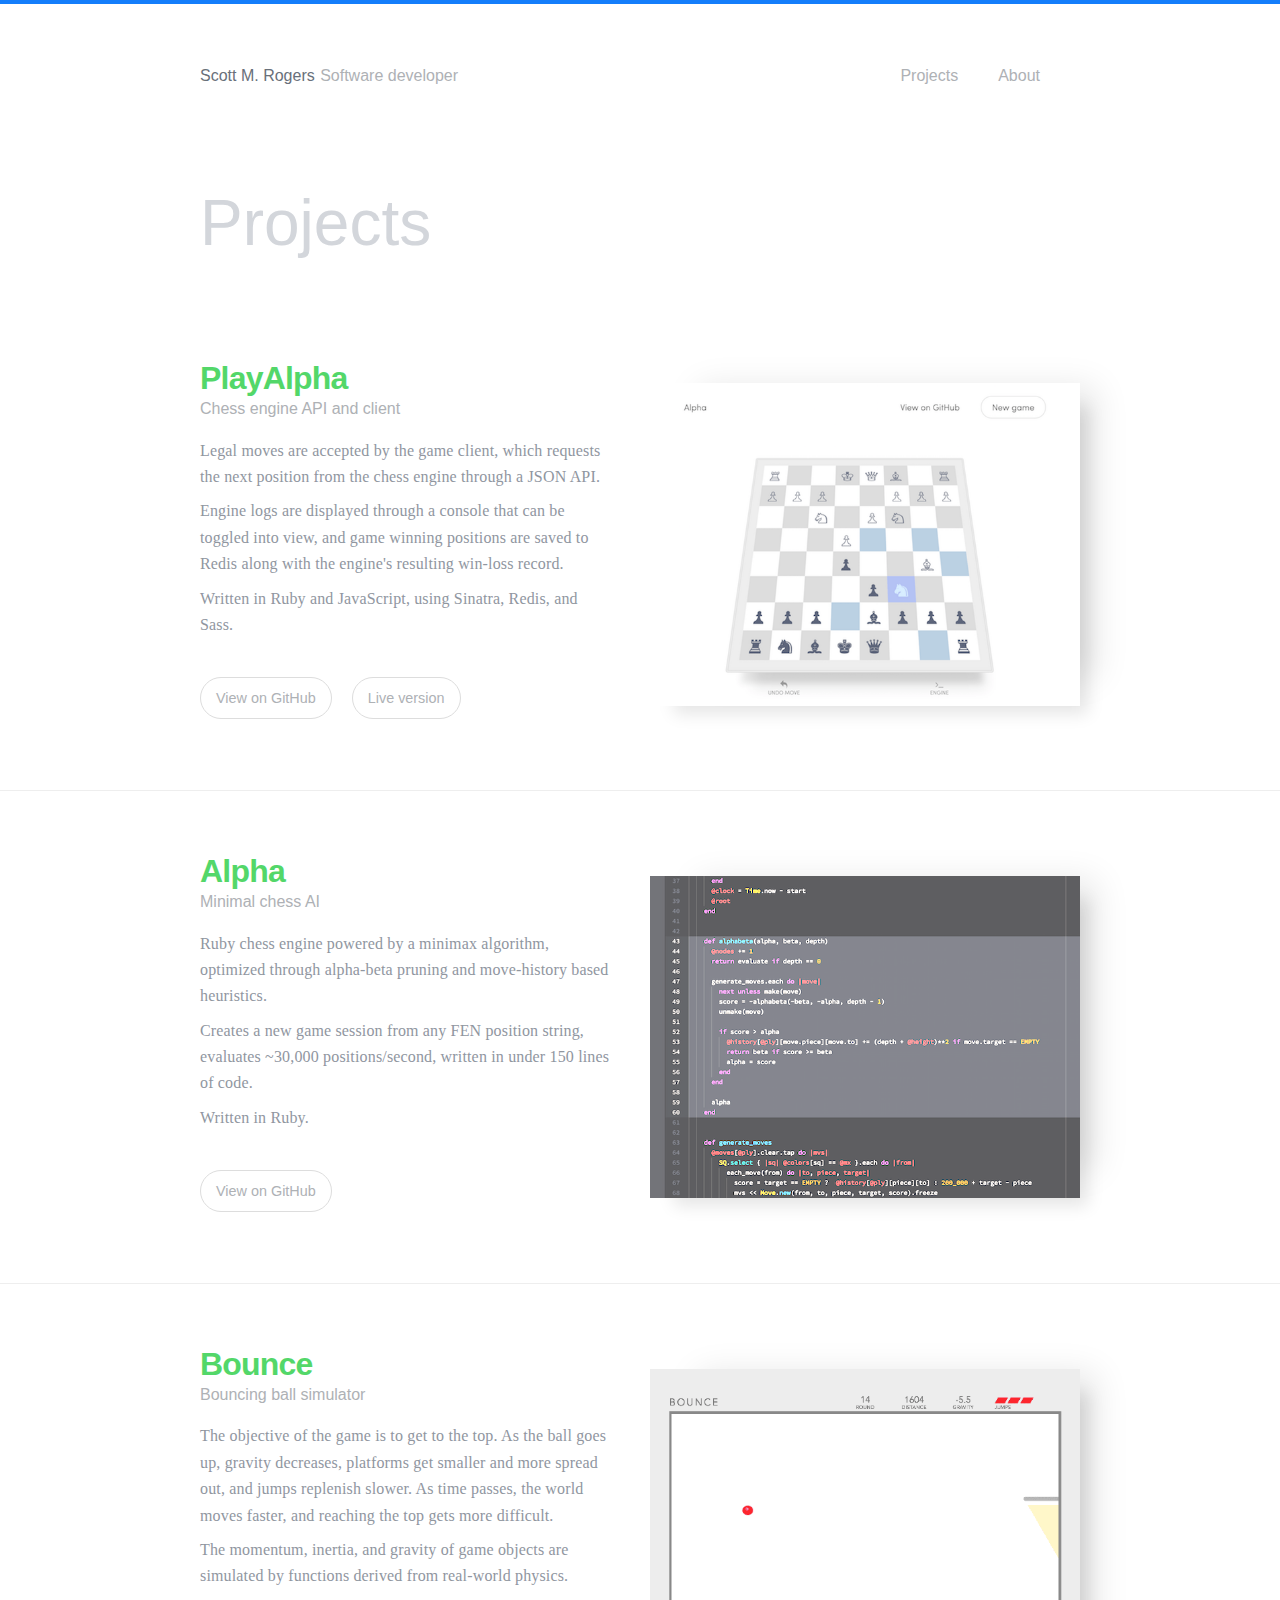
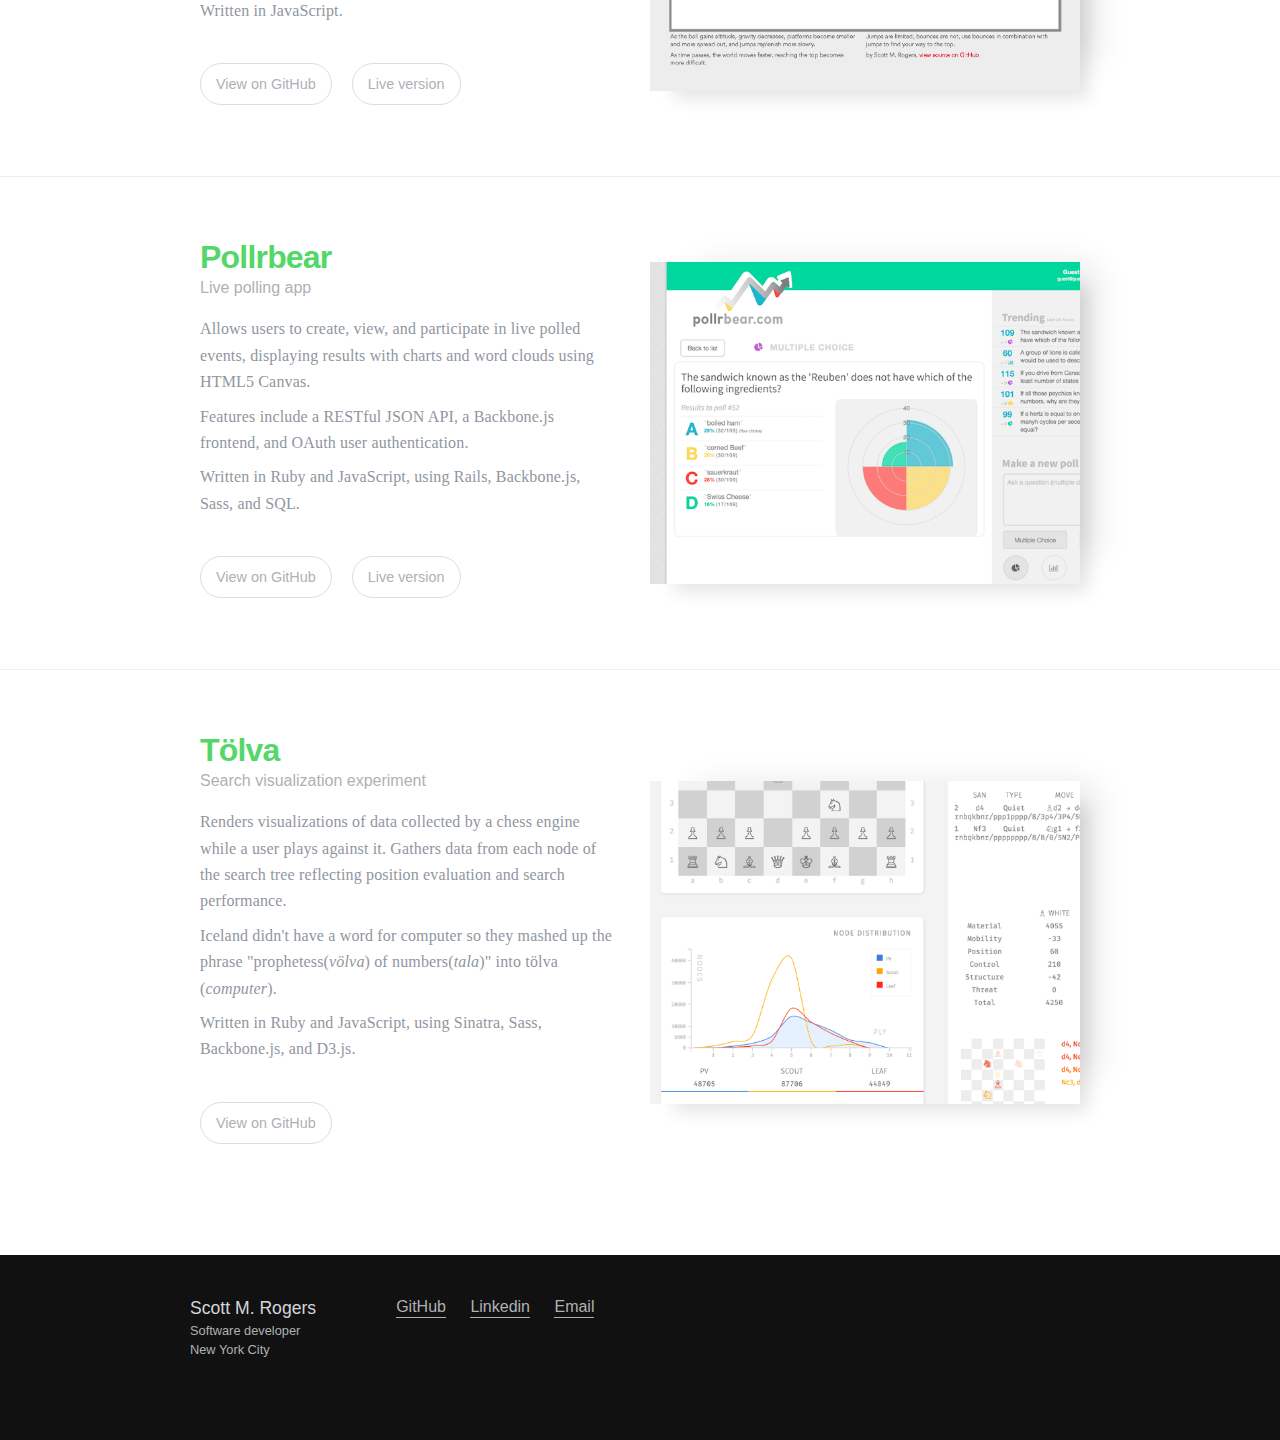
==== index.html @ 13da821f "fix formatting, add favicon" ====
<!DOCTYPE HTML>
<html lang="en-US">

<head>
  <meta charset="utf-8">
  <meta name="viewport" content="width=device-width,initial-scale=1">
  <meta http-equiv="X-UA-Compatible" content="IE=edge">
  <meta name="description" content="Project portfolio of Scott M. Rogers, a full-stack software developer currently in New York City.">
  <meta name="keywords" content="Scott M. Rogers, Scott Rogers, software developer, portfolio">
  <meta name="author" content="Scott M. Rogers">
  <title>Projects | Scott M. Rogers</title>
  <link rel="stylesheet" href="/assets/portfolio.css">
  <link rel="canonical" href="http://scottmichael.net/">
  <link rel="icon" type="image/x-icon" href="/favicon.ico">
  <link rel="icon" type="image/png" sizes="32x32" href="/assets/favicon-32x32.png">
  <link rel="icon" type="image/png" sizes="96x96" href="/assets/favicon-96x96.png">
  <link rel="apple-touch-icon" type="image/png" href="/assets/apple-icon.png">
</head>

<body>
  
  <div class="section header">
    <div class="container">
      <div class="nav">
        <div class="nav-title">Scott M. Rogers <span>Software developer</span></div>
        <div class="flex-1"></div>
        <a class="nav-link" href="/">Projects</a>
        <a class="nav-link" href="/about/">About</a>
      </div>
    </div>
  </div>
  
  <div class="section title">
    <div class="container">
      <div class="row">
        <div class="column">
          <h1>Projects</h1>
        </div>
      </div>
    </div>
  </div>
  
  <div class="content">  
  
    <div class="section project" id="play-alpha">
      <div class="container">
        <div class="row">
          <div class="column column-split">
            <div class="project-header">
              <h3>PlayAlpha</h3>
              <h5>Chess engine API and client</h5>
            </div>
            <div class="project-about">
              <p>Legal moves are accepted by the game client, which requests the next position from the chess engine through a JSON API.</p>
              <p>Engine logs are displayed through a console that can be toggled into view, and game winning positions are saved to Redis along with the engine's resulting win-loss record.</p>
              <p>Written in Ruby and JavaScript, using Sinatra, Redis, and Sass.</p>
            </div>
            <div class="project-links">
              <a href="https://github.com/smichaelrogers/play-alpha">View on GitHub</a><a href="http://www.playalpha.xyz">Live version</a>
            </div>
          </div>
          <div class="column column-split flex-center">
            <div class="project-image">
              <img src="/assets/images/play-alpha.png">
            </div>
          </div>
        </div>
      </div>
    </div>
  
    <div class="section project" id="alpha">
      <div class="container">
        <div class="row">
          <div class="column column-split">
            <div class="project-header">
              <h3>Alpha</h3>
              <h5>Minimal chess AI</h5>
            </div>
            <div class="project-about">
              <p>Ruby chess engine powered by a minimax algorithm, optimized through alpha-beta pruning and move-history based heuristics.</p>
              <p>Creates a new game session from any FEN position string, evaluates ~30,000 positions/second, written in under 150 lines of code.</p>
              <p>Written in Ruby.</p>
            </div>
            <div class="project-links">
              <a href="https://github.com/smichaelrogers/alpha">View on GitHub</a>
            </div>
          </div>
          <div class="column column-split flex-center">
            <div class="project-image">
              <img src="/assets/images/alpha.png">
            </div>
          </div>
        </div>
      </div>
    </div>
  
    <div class="section project" id="bounce">
      <div class="container">
        <div class="row">
          <div class="column column-split">
            <div class="project-header">
              <h3>Bounce</h3>
              <h5>Bouncing ball simulator</h5>
            </div>
            <div class="project-about">
              <p>The objective of the game is to get to the top.  As the ball goes up, gravity decreases, platforms get smaller and more spread out, and jumps replenish slower. As time passes, the world moves faster, and reaching the top gets more difficult.</p>
              <p>The momentum, inertia, and gravity of game objects are simulated by functions derived from real-world physics.</p>
              <p>Written in JavaScript.</p>
            </div>
            <div class="project-links">
              <a href="https://github.com/smichaelrogers/bounce">View on GitHub</a><a href="http://www.scottmichael.net/bounce">Live version</a>
            </div>
          </div>
          <div class="column column-split flex-center">
            <div class="project-image">
              <img src="/assets/images/bounce.gif">
            </div>
          </div>
        </div>
      </div>
    </div>
  
    <div class="section project" id="pollrbear">
      <div class="container">
        <div class="row">
          <div class="column column-split">
            <div class="project-header">
              <h3>Pollrbear</h3>
              <h5>Live polling app</h5>
            </div>
            <div class="project-about">
              <p>Allows users to create, view, and participate in live polled events, displaying results with charts and word clouds using HTML5 Canvas.</p>
              <p>Features include a RESTful JSON API, a Backbone.js frontend, and OAuth user authentication.</p>
              <p>Written in Ruby and JavaScript, using Rails, Backbone.js, Sass, and SQL.</p>
            </div>
            <div class="project-links">
              <a href="https://github.com/smichaelrogers/pollrbear">View on GitHub</a><a href="http://www.pollrbear.com">Live version</a>
            </div>
          </div>
          <div class="column column-split flex-center">
            <div class="project-image">
              <img src="/assets/images/pollrbear.png">
            </div>
          </div>
        </div>
      </div>
    </div>
  
    <div class="section project" id="tolva">
      <div class="container">
        <div class="row">
          <div class="column column-split">
            <div class="project-header">
              <h3>Tölva</h3>
              <h5>Search visualization experiment</h5>
            </div>
            <div class="project-about">
              <p>Renders visualizations of data collected by a chess engine while a user plays against it. Gathers data from each node of the search tree reflecting position evaluation and search performance.</p>
              <p>Iceland didn't have a word for computer so they mashed up the phrase "prophetess(<span class="italic">völva</span>) of numbers(<span class="italic">tala</span>)" into tölva (<span class="italic">computer</span>).</p>
              <p>Written in Ruby and JavaScript, using Sinatra, Sass, Backbone.js, and D3.js.</p>
            </div>
            <div class="project-links">
              <a href="https://github.com/smichaelrogers/tolva">View on GitHub</a>
            </div>
          </div>
          <div class="column column-split flex-center">
            <div class="project-image">
              <img src="/assets/images/tolva.png">
            </div>
          </div>
        </div>
      </div>
    </div></div>
  
  <div class="section footer">
    <div class="container">
      <div class="row">
        <div>
          <h5>Scott M. Rogers</h5>
          <h6>Software developer</h6>
          <h6>New York City</h6>
        </div>
        <div>
          <a href="https://github.com/smichaelrogers">GitHub</a>
          <a href="https://www.linkedin.com/in/smichaelrogers">Linkedin</a>
          <a href="mailto:mrogerssn@gmail.com">Email</a>
        </div>
      </div>
    </div>
  </div>
  
</body>

</html>
---- assets/portfolio.css ----
*,
*:before,
*:after {
  margin: 0;
  padding: 0;
  border: 0;
  box-sizing: border-box; }

img {
  max-width: 100%;
  vertical-align: middle;
  height: auto;
  display: block; }

h1, h2, h3, h4, h5, h6, p, small, strong {
  font-weight: inherit;
  font-style: inherit;
  line-height: 1.1; }

html {
  background: #fff;
  font-size: 16px;
  -webkit-font-smoothing: antialiased; }

body {
  font-family: -apple-system, BlinkMacSystemFont, Helvetica, Arial, sans-serif;
  color: #69707a;
  font-size: 1rem;
  line-height: 1.5;
  font-weight: 400;
  font-style: normal; }

p {
  font-family: Georgia, Garamond, 'Times New Roman', Times, serif;
  color: #90969f;
  line-height: 1.65;
  letter-spacing: 0.01rem;
  padding-right: 1rem;
  margin-bottom: 0.5rem; }

a {
  color: #69707a;
  cursor: pointer;
  text-decoration: none;
  -webkit-transition: 80ms all linear;
  transition: 80ms all linear; }
  a:hover {
    color: #147efb; }

.flex-1 {
  -webkit-box-flex: 1 !important;
      -ms-flex: 1 !important;
          flex: 1 !important; }

.flex-center {
  -webkit-box-pack: center !important;
      -ms-flex-pack: center !important;
          justify-content: center !important; }

.flex-end {
  -webkit-box-pack: end !important;
      -ms-flex-pack: end !important;
          justify-content: flex-end !important; }

.italic {
  font-style: italic !important; }

.centered {
  -webkit-box-pack: center !important;
      -ms-flex-pack: center !important;
          justify-content: center !important;
  -webkit-box-align: center !important;
      -ms-flex-align: center !important;
              -ms-grid-row-align: center !important;
          align-items: center !important; }

.container {
  position: relative;
  margin: 0 auto;
  max-width: 960px;
  padding: 0 20px; }

.row {
  display: -webkit-box;
  display: -ms-flexbox;
  display: flex;
  -ms-flex-flow: row wrap;
      flex-flow: row wrap;
  padding: 0 10px; }

.column {
  -webkit-box-flex: 1;
      -ms-flex: 1 1 400px;
          flex: 1 1 400px;
  min-width: 40%;
  display: -webkit-box;
  display: -ms-flexbox;
  display: flex;
  -webkit-box-orient: vertical;
  -webkit-box-direction: normal;
      -ms-flex-direction: column;
          flex-direction: column;
  padding: 10px; }
  .column-full {
    -webkit-box-flex: 1;
        -ms-flex: 1 0 100%;
            flex: 1 0 100%;
    width: 100%; }
  .column-split {
    -webkit-box-flex: 1;
        -ms-flex: 1 1 400px;
            flex: 1 1 400px;
    min-width: 40%; }

.section {
  padding: 30px 0; }

.header {
  border-top: 4px solid #147efb; }

.content {
  min-height: 100vh;
  padding-bottom: 40px; }

.nav {
  padding: 30px 20px;
  display: -webkit-box;
  display: -ms-flexbox;
  display: flex;
  -webkit-box-pack: justify;
      -ms-flex-pack: justify;
          justify-content: space-between; }
  .nav-group {
    display: -webkit-box;
    display: -ms-flexbox;
    display: flex;
    -webkit-box-align: center;
        -ms-flex-align: center;
            align-items: center; }
  .nav-item {
    padding: 10px 20px; }
  .nav-link {
    color: #aeb1b5;
    margin-right: 40px; }
    .nav-link:hover {
      color: #147efb; }
  .nav-title {
    font-weight: 500;
    color: #69707a; }
    .nav-title span {
      color: #aeb1b5;
      font-weight: 300;
      padding-left: 1px; }

.title h1 {
  font-weight: 100;
  font-size: 4rem;
  color: #d3d6db; }

.project-image, .about-image {
  box-shadow: 16px 16px 16px -8px rgba(0, 0, 0, 0.1), 32px -12px 32px -16px rgba(0, 0, 0, 0.1);
  background: #fff;
  height: auto; }

.project:not(:last-child) {
  border-bottom: 1px solid #eee; }
.project-header {
  padding: 20px 0; }
  .project-header h3 {
    font-size: 2rem;
    font-weight: bold;
    line-height: 1.3;
    letter-spacing: -0.05rem;
    color: #53d769; }
  .project-header h5 {
    font-size: 1rem;
    color: #aeb1b5; }
.project-links {
  padding: 40px 0; }
  .project-links a {
    line-height: 20px;
    padding: 12px 15px;
    font-size: 0.9rem;
    margin-right: 20px;
    border-radius: 22px;
    color: #aeb1b5;
    border: 1px solid #ddd; }
    .project-links a:hover {
      color: #147efb;
      border-color: #147efb; }
.project-image {
  max-width: 540px; }

.about p {
  margin-bottom: 1rem;
  line-height: 1.8;
  padding-right: 2rem; }
.about-image {
  margin: 10px;
  max-width: 400px; }
.about a {
  color: #147efb; }

.footer {
  background: #111;
  color: #aeb1b5;
  padding: 40px 0 80px 0; }
  .footer .row div {
    -webkit-box-flex: 0;
        -ms-flex: none;
            flex: none;
    margin-right: 80px; }
  .footer a {
    color: #aeb1b5;
    font-weight: 300;
    margin-right: 20px;
    padding-bottom: 2px;
    border-bottom: 1px solid #aeb1b5; }
    .footer a:hover {
      color: #147efb; }
  .footer h5, .footer h6 {
    line-height: 1.5; }
  .footer h5 {
    color: #d3d6db;
    font-weight: 400;
    font-size: 1.1rem; }
  .footer h6 {
    font-weight: 300;
    font-size: 0.8rem; }
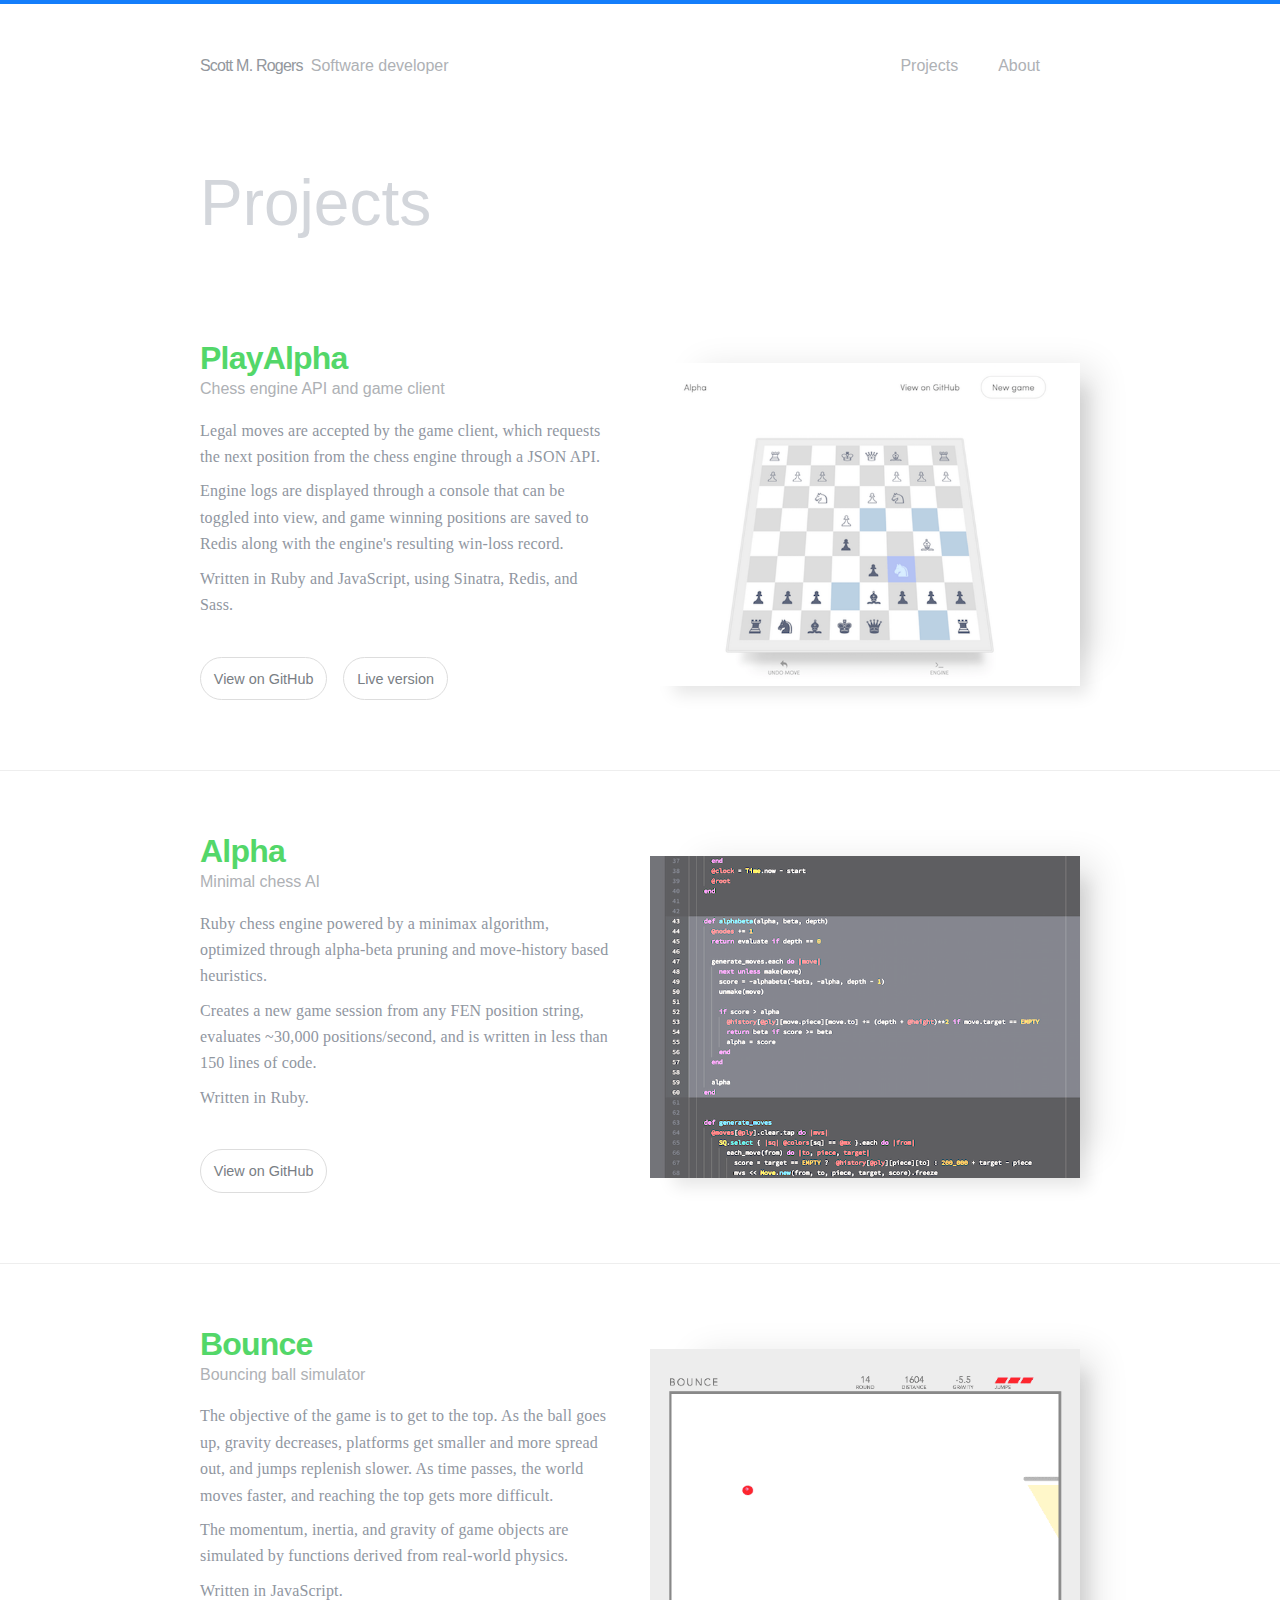
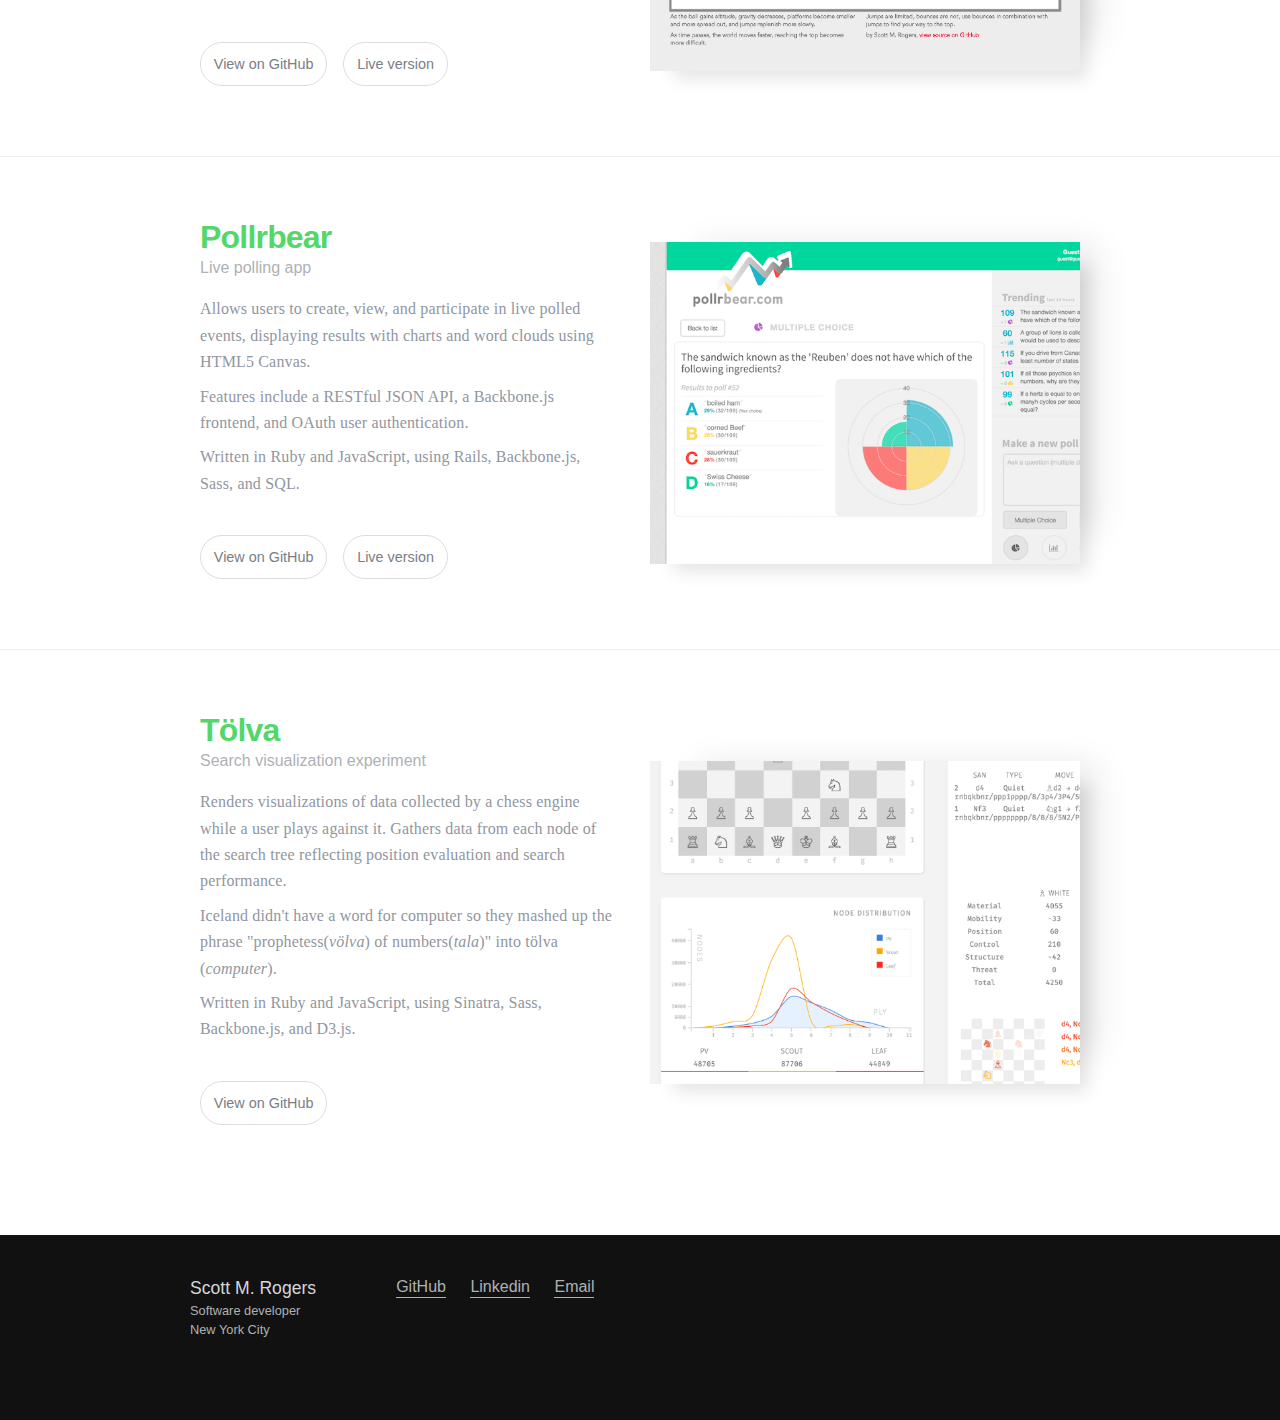
==== commit 71630312: "fix viewport glitch" ====
--- a/index.html
+++ b/index.html
@@ -22,10 +22,10 @@
   <div class="section header">
     <div class="container">
       <div class="nav">
-        <div class="nav-title">Scott M. Rogers <span>Software developer</span></div>
+        <a href="/">Scott M. Rogers</a><span>Software developer</span>
         <div class="flex-1"></div>
-        <a class="nav-link" href="/">Projects</a>
-        <a class="nav-link" href="/about/">About</a>
+        <a href="/">Projects</a>
+        <a href="/about/">About</a>
       </div>
     </div>
   </div>
@@ -48,7 +48,7 @@
           <div class="column column-split">
             <div class="project-header">
               <h3>PlayAlpha</h3>
-              <h5>Chess engine API and client</h5>
+              <h5>Chess engine API and game client</h5>
             </div>
             <div class="project-about">
               <p>Legal moves are accepted by the game client, which requests the next position from the chess engine through a JSON API.</p>
@@ -78,7 +78,7 @@
             </div>
             <div class="project-about">
               <p>Ruby chess engine powered by a minimax algorithm, optimized through alpha-beta pruning and move-history based heuristics.</p>
-              <p>Creates a new game session from any FEN position string, evaluates ~30,000 positions/second, written in under 150 lines of code.</p>
+              <p>Creates a new game session from any FEN position string, evaluates ~30,000 positions/second, and is written in less than 150 lines of code.</p>
               <p>Written in Ruby.</p>
             </div>
             <div class="project-links">
--- a/assets/portfolio.css
+++ b/assets/portfolio.css
@@ -19,19 +19,28 @@
 
 html {
   background: #fff;
-  font-size: 16px;
+  font-size: 14px;
+  line-height: 1.5;
   -webkit-font-smoothing: antialiased; }
+  @media (min-width: 800px) {
+    html {
+      font-size: 15px; } }
+  @media (min-width: 1200px) {
+    html {
+      font-size: 16px; } }
+  @media (min-width: 1600px) {
+    html {
+      font-size: 18px; } }
 
 body {
   font-family: -apple-system, BlinkMacSystemFont, Helvetica, Arial, sans-serif;
   color: #69707a;
   font-size: 1rem;
-  line-height: 1.5;
   font-weight: 400;
   font-style: normal; }
 
 p {
-  font-family: Georgia, Garamond, 'Times New Roman', Times, serif;
+  font-family: Georgia, serif;
   color: #90969f;
   line-height: 1.65;
   letter-spacing: 0.01rem;
@@ -42,37 +51,18 @@
   color: #69707a;
   cursor: pointer;
   text-decoration: none;
-  -webkit-transition: 80ms all linear;
   transition: 80ms all linear; }
   a:hover {
     color: #147efb; }
 
 .flex-1 {
-  -webkit-box-flex: 1 !important;
-      -ms-flex: 1 !important;
-          flex: 1 !important; }
+  flex: 1 !important; }
 
 .flex-center {
-  -webkit-box-pack: center !important;
-      -ms-flex-pack: center !important;
-          justify-content: center !important; }
-
-.flex-end {
-  -webkit-box-pack: end !important;
-      -ms-flex-pack: end !important;
-          justify-content: flex-end !important; }
+  justify-content: center !important; }
 
 .italic {
   font-style: italic !important; }
-
-.centered {
-  -webkit-box-pack: center !important;
-      -ms-flex-pack: center !important;
-          justify-content: center !important;
-  -webkit-box-align: center !important;
-      -ms-flex-align: center !important;
-              -ms-grid-row-align: center !important;
-          align-items: center !important; }
 
 .container {
   position: relative;
@@ -81,35 +71,21 @@
   padding: 0 20px; }
 
 .row {
-  display: -webkit-box;
-  display: -ms-flexbox;
   display: flex;
-  -ms-flex-flow: row wrap;
-      flex-flow: row wrap;
+  flex-flow: row wrap;
   padding: 0 10px; }
 
 .column {
-  -webkit-box-flex: 1;
-      -ms-flex: 1 1 400px;
-          flex: 1 1 400px;
+  flex: 1 1 400px;
   min-width: 40%;
-  display: -webkit-box;
-  display: -ms-flexbox;
   display: flex;
-  -webkit-box-orient: vertical;
-  -webkit-box-direction: normal;
-      -ms-flex-direction: column;
-          flex-direction: column;
+  flex-direction: column;
   padding: 10px; }
   .column-full {
-    -webkit-box-flex: 1;
-        -ms-flex: 1 0 100%;
-            flex: 1 0 100%;
+    flex: 1 0 100%;
     width: 100%; }
   .column-split {
-    -webkit-box-flex: 1;
-        -ms-flex: 1 1 400px;
-            flex: 1 1 400px;
+    flex: 1 1 400px;
     min-width: 40%; }
 
 .section {
@@ -123,34 +99,30 @@
   padding-bottom: 40px; }
 
 .nav {
-  padding: 30px 20px;
-  display: -webkit-box;
-  display: -ms-flexbox;
+  padding: 20px;
   display: flex;
-  -webkit-box-pack: justify;
-      -ms-flex-pack: justify;
-          justify-content: space-between; }
-  .nav-group {
-    display: -webkit-box;
-    display: -ms-flexbox;
-    display: flex;
-    -webkit-box-align: center;
-        -ms-flex-align: center;
-            align-items: center; }
-  .nav-item {
-    padding: 10px 20px; }
-  .nav-link {
+  justify-content: space-between; }
+  @media (max-width: 540px) {
+    .nav {
+      flex-direction: column; }
+      .nav span {
+        margin-bottom: 20px; }
+      .nav a:not(:first-child) {
+        margin-bottom: 10px; } }
+  .nav a {
     color: #aeb1b5;
     margin-right: 40px; }
-    .nav-link:hover {
+    .nav a:hover {
       color: #147efb; }
-  .nav-title {
-    font-weight: 500;
-    color: #69707a; }
-    .nav-title span {
-      color: #aeb1b5;
-      font-weight: 300;
-      padding-left: 1px; }
+    .nav a:first-child {
+      font-weight: 500;
+      color: #93979d;
+      letter-spacing: -0.05rem;
+      margin-right: 0.5rem; }
+  .nav span {
+    color: #aeb1b5;
+    letter-spacing: 0px;
+    font-weight: 300; }
 
 .title h1 {
   font-weight: 100;
@@ -179,11 +151,11 @@
   padding: 40px 0; }
   .project-links a {
     line-height: 20px;
-    padding: 12px 15px;
+    padding: 0.8rem;
     font-size: 0.9rem;
-    margin-right: 20px;
-    border-radius: 22px;
-    color: #aeb1b5;
+    margin-right: 1rem;
+    border-radius: 1.6rem;
+    color: #797e84;
     border: 1px solid #ddd; }
     .project-links a:hover {
       color: #147efb;
@@ -197,7 +169,7 @@
   padding-right: 2rem; }
 .about-image {
   margin: 10px;
-  max-width: 400px; }
+  max-width: 480px; }
 .about a {
   color: #147efb; }
 
@@ -206,9 +178,7 @@
   color: #aeb1b5;
   padding: 40px 0 80px 0; }
   .footer .row div {
-    -webkit-box-flex: 0;
-        -ms-flex: none;
-            flex: none;
+    flex: none;
     margin-right: 80px; }
   .footer a {
     color: #aeb1b5;
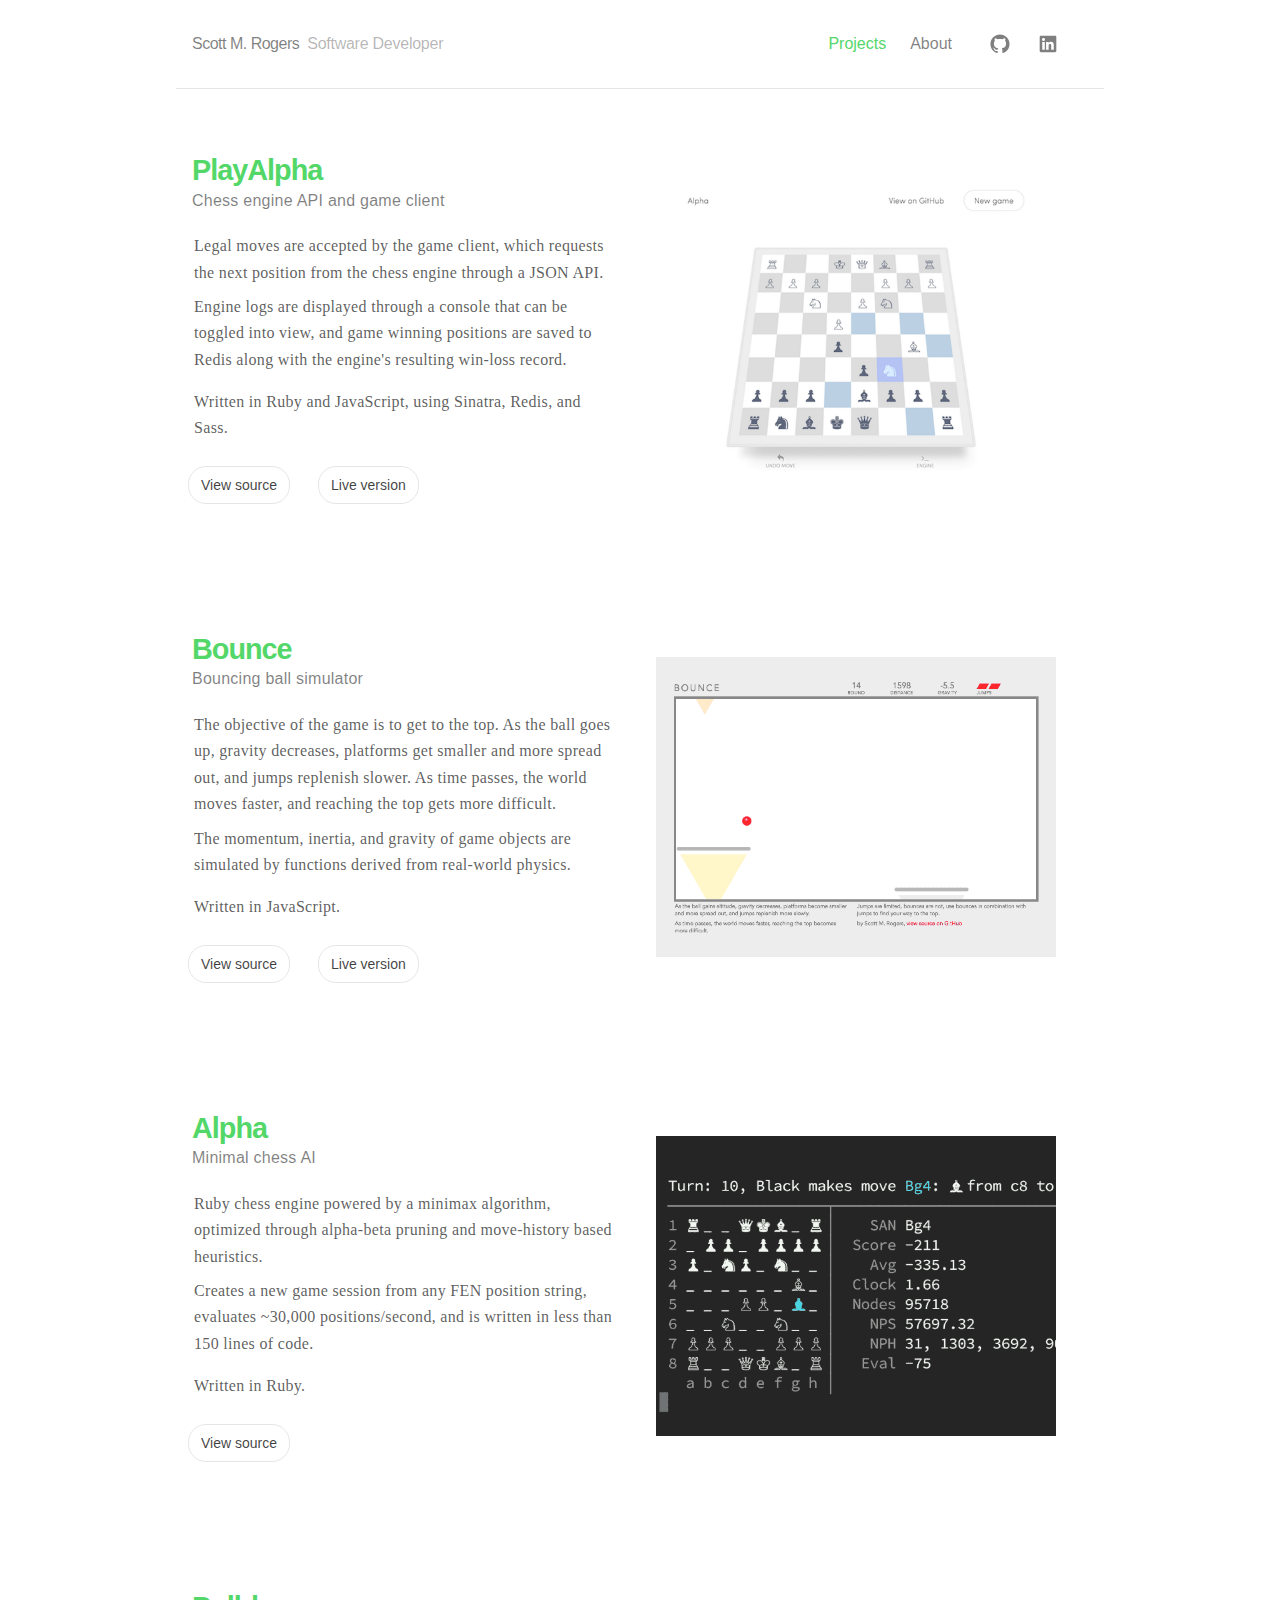
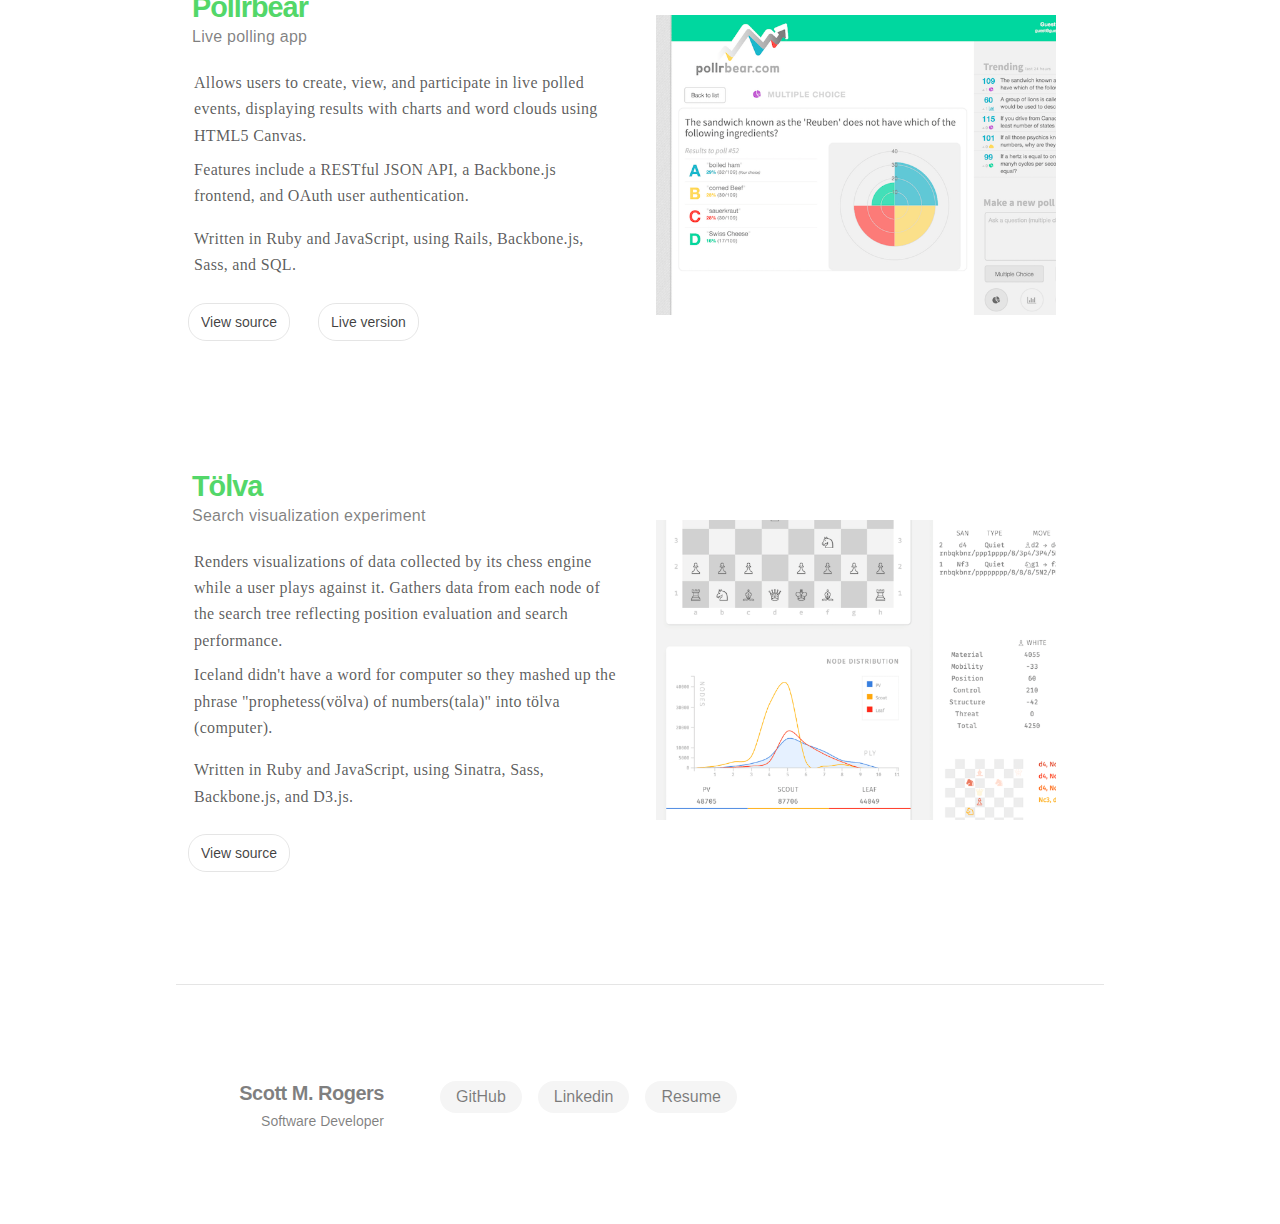
==== commit a2980820: "update" ====
--- a/index.html
+++ b/index.html
@@ -1,194 +1,106 @@
-<!DOCTYPE HTML>
-<html lang="en-US">
+<!doctype html>
+<html lang="en">
 
-<head>
-  <meta charset="utf-8">
-  <meta name="viewport" content="width=device-width,initial-scale=1">
-  <meta http-equiv="X-UA-Compatible" content="IE=edge">
-  <meta name="description" content="Project portfolio of Scott M. Rogers, a full-stack software developer currently in New York City.">
-  <meta name="keywords" content="Scott M. Rogers, Scott Rogers, software developer, portfolio">
-  <meta name="author" content="Scott M. Rogers">
-  <title>Projects | Scott M. Rogers</title>
-  <link rel="stylesheet" href="/assets/portfolio.css">
-  <link rel="canonical" href="http://scottmichael.net/">
-  <link rel="icon" type="image/x-icon" href="/favicon.ico">
-  <link rel="icon" type="image/png" sizes="32x32" href="/assets/favicon-32x32.png">
-  <link rel="icon" type="image/png" sizes="96x96" href="/assets/favicon-96x96.png">
-  <link rel="apple-touch-icon" type="image/png" href="/assets/apple-icon.png">
-</head>
+  <head>
+    <meta charset="utf-8">
+    <meta http-equiv="x-ua-compatible" content="ie=edge">
+    <meta name="viewport" content="width=device-width, initial-scale=1">
+    <meta name="description" content="Project portfolio of Scott M. Rogers, a full-stack software developer currently based in New York City.">
+    <meta name="keywords" content="Scott M. Rogers, Scott Rogers, software developer, full-stack developer, software portfolio">
+    <meta name="author" content="Scott M. Rogers">
 
-<body>
-  
-  <div class="section header">
-    <div class="container">
-      <div class="nav">
-        <a href="/">Scott M. Rogers</a><span>Software developer</span>
-        <div class="flex-1"></div>
-        <a href="/">Projects</a>
-        <a href="/about/">About</a>
+    <title>Projects &middot; Scott M. Rogers</title>
+
+    <link rel="stylesheet" href="/stylesheets/site.css">
+    <link rel="canonical" href="http://scottrogers.tech/">
+    <link rel="apple-touch-icon" sizes="180x180" href="/apple-touch-icon.png">
+    <link rel="icon" type="image/png" href="/favicon-32x32.png" sizes="32x32">
+    <link rel="icon" type="image/png" href="/favicon-16x16.png" sizes="16x16">
+  </head>
+
+  <body>
+    <svg style="position: absolute; width: 0; height: 0; margin-left: -100%;" width="0" height="0" version="1.1" xmlns="http://www.w3.org/2000/svg" xmlns:xlink="http://www.w3.org/1999/xlink"><defs><symbol id="svg-github" viewBox="0 0 50 50"><path d="M25 10c-8.3 0-15 6.7-15 15 0 6.6 4.3 12.2 10.3 14.2.8.1 1-.3 1-.7v-2.6c-4.2.9-5.1-2-5.1-2-.7-1.7-1.7-2.2-1.7-2.2-1.4-.9.1-.9.1-.9 1.5.1 2.3 1.5 2.3 1.5 1.3 2.3 3.5 1.6 4.4 1.2.1-1 .5-1.6 1-2-3.3-.4-6.8-1.7-6.8-7.4 0-1.6.6-3 1.5-4-.2-.4-.7-1.9.1-4 0 0 1.3-.4 4.1 1.5 1.2-.3 2.5-.5 3.8-.5 1.3 0 2.6.2 3.8.5 2.9-1.9 4.1-1.5 4.1-1.5.8 2.1.3 3.6.1 4 1 1 1.5 2.4 1.5 4 0 5.8-3.5 7-6.8 7.4.5.5 1 1.4 1 2.8v4.1c0 .4.3.9 1 .7 6-2 10.2-7.6 10.2-14.2C40 16.7 33.3 10 25 10z"/></symbol><symbol id="svg-linkedin" viewBox="0 0 50 50"><path d="M36.1 12H13.9c-1.1 0-1.9.8-1.9 1.9v22.2c0 1 .9 1.9 1.9 1.9h22.2c1.1 0 1.9-.8 1.9-1.9V13.9c0-1.1-.9-1.9-1.9-1.9zM20 34h-4V22h4v12zm-2-13.6c-1.3 0-2.4-1.1-2.4-2.4 0-1.3 1.1-2.4 2.4-2.4 1.3 0 2.4 1.1 2.4 2.4 0 1.3-1.1 2.4-2.4 2.4zM34 34h-4v-6c0-1.6-.4-3.2-2-3.2s-2 1.6-2 3.2v6h-4V22h4v1.4h.2c.5-1 1.8-1.8 3.3-1.8 3.7 0 4.5 2.4 4.5 5.4v7z"/></symbol></defs></svg>
+
+    <header>
+      <div class="container">
+        <nav class="nav">
+          <span class="nav-title"><strong>Scott M. Rogers</strong><span>Software Developer</span></span>
+          <div class="nav__links">
+            <a class="nav__link nav__link--active" href="/">Projects</a>
+            <a class="nav__link" href="/about">About</a>
+            <a class="nav__icon" href="https://github.com/smichaelrogers/"><svg><use xlink:href="#svg-github"></use></svg></a>
+            <a class="nav__icon" href="https://linkedin.com/in/smichaelrogers"><svg><use xlink:href="#svg-linkedin"></use></svg></a>
+          </div>
+        </nav>
       </div>
-    </div>
-  </div>
-  
-  <div class="section title">
-    <div class="container">
-      <div class="row">
-        <div class="column">
-          <h1>Projects</h1>
+    </header>
+
+    <section>
+      <div class="container">
+        
+        <div class="project" id="play-alpha">
+          <div class="project__content">
+            <div class="project-header"><h1>PlayAlpha</h1><h5>Chess engine API and game client</h5></div>
+            <div class="project-about"><p>Legal moves are accepted by the game client, which requests the next position from the chess engine through a JSON API.</p><p>Engine logs are displayed through a console that can be toggled into view, and game winning positions are saved to Redis along with the engine's resulting win-loss record.</p><p>Written in Ruby and JavaScript, using Sinatra, Redis, and Sass.</p></div>
+            <div class="project-links"><a href="https://github.com/smichaelrogers/play-alpha">View source</a><a href="http://www.playalpha.xyz">Live version</a></div>
+          </div>
+          <div class="project__image"><div class="image"><img src="/images/play-alpha.png"></div></div>
         </div>
+
+        <div class="project" id="bounce">
+          <div class="project__content">
+            <div class="project-header"><h1>Bounce</h1><h5>Bouncing ball simulator</h5></div>
+            <div class="project-about"><p>The objective of the game is to get to the top.  As the ball goes up, gravity decreases, platforms get smaller and more spread out, and jumps replenish slower. As time passes, the world moves faster, and reaching the top gets more difficult.</p><p>The momentum, inertia, and gravity of game objects are simulated by functions derived from real-world physics.</p><p>Written in JavaScript.</p></div>
+            <div class="project-links"><a href="https://github.com/smichaelrogers/bounce">View source</a><a href="http://www.scottmichael.net/bounce">Live version</a></div>
+          </div>
+          <div class="project__image"><div class="image"><img src="/images/bounce.gif"></div></div>
+        </div>
+
+        <div class="project" id="alpha">
+          <div class="project__content">
+            <div class="project-header"><h1>Alpha</h1><h5>Minimal chess AI</h5></div>
+            <div class="project-about"><p>Ruby chess engine powered by a minimax algorithm, optimized through alpha-beta pruning and move-history based heuristics.</p><p>Creates a new game session from any FEN position string, evaluates ~30,000 positions/second, and is written in less than 150 lines of code.</p><p>Written in Ruby.</p></div>
+            <div class="project-links"><a href="https://github.com/smichaelrogers/alpha">View source</a></div>
+          </div>
+          <div class="project__image"><div class="image"><img src="/images/alpha.gif"></div></div>
+        </div>
+
+        <div class="project" id="pollrbear">
+          <div class="project__content">
+            <div class="project-header"><h1>Pollrbear</h1><h5>Live polling app</h5></div>
+            <div class="project-about"><p>Allows users to create, view, and participate in live polled events, displaying results with charts and word clouds using HTML5 Canvas.</p><p>Features include a RESTful JSON API, a Backbone.js frontend, and OAuth user authentication.</p><p>Written in Ruby and JavaScript, using Rails, Backbone.js, Sass, and SQL.</p></div>
+            <div class="project-links"><a href="https://github.com/smichaelrogers/pollrbear">View source</a><a href="http://www.pollrbear.com">Live version</a></div>
+          </div>
+          <div class="project__image"><div class="image"><img src="/images/pollrbear.png"></div></div>
+        </div>
+
+        <div class="project" id="tolva">
+          <div class="project__content">
+            <div class="project-header"><h1>Tölva</h1><h5>Search visualization experiment</h5></div>
+            <div class="project-about"><p>Renders visualizations of data collected by its chess engine while a user plays against it. Gathers data from each node of the search tree reflecting position evaluation and search performance.</p><p>Iceland didn't have a word for computer so they mashed up the phrase "prophetess(<span class="italic">völva</span>) of numbers(<span class="italic">tala</span>)" into tölva (<span class="italic">computer</span>).</p><p>Written in Ruby and JavaScript, using Sinatra, Sass, Backbone.js, and D3.js.</p></div>
+            <div class="project-links"><a href="https://github.com/smichaelrogers/tolva">View source</a></div>
+          </div>
+          <div class="project__image"><div class="image"><img src="/images/tolva.png"></div></div>
+        </div>
+
       </div>
-    </div>
-  </div>
-  
-  <div class="content">  
-  
-    <div class="section project" id="play-alpha">
+    </section>
+
+    <footer>
       <div class="container">
-        <div class="row">
-          <div class="column column-split">
-            <div class="project-header">
-              <h3>PlayAlpha</h3>
-              <h5>Chess engine API and game client</h5>
-            </div>
-            <div class="project-about">
-              <p>Legal moves are accepted by the game client, which requests the next position from the chess engine through a JSON API.</p>
-              <p>Engine logs are displayed through a console that can be toggled into view, and game winning positions are saved to Redis along with the engine's resulting win-loss record.</p>
-              <p>Written in Ruby and JavaScript, using Sinatra, Redis, and Sass.</p>
-            </div>
-            <div class="project-links">
-              <a href="https://github.com/smichaelrogers/play-alpha">View on GitHub</a><a href="http://www.playalpha.xyz">Live version</a>
-            </div>
+        <div class="footer">
+          <div class="footer__content">
+            <h5>Scott M. Rogers</h5><h6>Software Developer</h6>
           </div>
-          <div class="column column-split flex-center">
-            <div class="project-image">
-              <img src="/assets/images/play-alpha.png">
-            </div>
+          <div class="footer__links">
+            <a href="https://github.com/smichaelrogers/">GitHub</a>
+            <a href="https://linkedin.com/in/smichaelrogers">Linkedin</a>
+            <a href="http://smr-resume.surge.sh/">Resume</a>
           </div>
         </div>
       </div>
-    </div>
-  
-    <div class="section project" id="alpha">
-      <div class="container">
-        <div class="row">
-          <div class="column column-split">
-            <div class="project-header">
-              <h3>Alpha</h3>
-              <h5>Minimal chess AI</h5>
-            </div>
-            <div class="project-about">
-              <p>Ruby chess engine powered by a minimax algorithm, optimized through alpha-beta pruning and move-history based heuristics.</p>
-              <p>Creates a new game session from any FEN position string, evaluates ~30,000 positions/second, and is written in less than 150 lines of code.</p>
-              <p>Written in Ruby.</p>
-            </div>
-            <div class="project-links">
-              <a href="https://github.com/smichaelrogers/alpha">View on GitHub</a>
-            </div>
-          </div>
-          <div class="column column-split flex-center">
-            <div class="project-image">
-              <img src="/assets/images/alpha.png">
-            </div>
-          </div>
-        </div>
-      </div>
-    </div>
-  
-    <div class="section project" id="bounce">
-      <div class="container">
-        <div class="row">
-          <div class="column column-split">
-            <div class="project-header">
-              <h3>Bounce</h3>
-              <h5>Bouncing ball simulator</h5>
-            </div>
-            <div class="project-about">
-              <p>The objective of the game is to get to the top.  As the ball goes up, gravity decreases, platforms get smaller and more spread out, and jumps replenish slower. As time passes, the world moves faster, and reaching the top gets more difficult.</p>
-              <p>The momentum, inertia, and gravity of game objects are simulated by functions derived from real-world physics.</p>
-              <p>Written in JavaScript.</p>
-            </div>
-            <div class="project-links">
-              <a href="https://github.com/smichaelrogers/bounce">View on GitHub</a><a href="http://www.scottmichael.net/bounce">Live version</a>
-            </div>
-          </div>
-          <div class="column column-split flex-center">
-            <div class="project-image">
-              <img src="/assets/images/bounce.gif">
-            </div>
-          </div>
-        </div>
-      </div>
-    </div>
-  
-    <div class="section project" id="pollrbear">
-      <div class="container">
-        <div class="row">
-          <div class="column column-split">
-            <div class="project-header">
-              <h3>Pollrbear</h3>
-              <h5>Live polling app</h5>
-            </div>
-            <div class="project-about">
-              <p>Allows users to create, view, and participate in live polled events, displaying results with charts and word clouds using HTML5 Canvas.</p>
-              <p>Features include a RESTful JSON API, a Backbone.js frontend, and OAuth user authentication.</p>
-              <p>Written in Ruby and JavaScript, using Rails, Backbone.js, Sass, and SQL.</p>
-            </div>
-            <div class="project-links">
-              <a href="https://github.com/smichaelrogers/pollrbear">View on GitHub</a><a href="http://www.pollrbear.com">Live version</a>
-            </div>
-          </div>
-          <div class="column column-split flex-center">
-            <div class="project-image">
-              <img src="/assets/images/pollrbear.png">
-            </div>
-          </div>
-        </div>
-      </div>
-    </div>
-  
-    <div class="section project" id="tolva">
-      <div class="container">
-        <div class="row">
-          <div class="column column-split">
-            <div class="project-header">
-              <h3>Tölva</h3>
-              <h5>Search visualization experiment</h5>
-            </div>
-            <div class="project-about">
-              <p>Renders visualizations of data collected by a chess engine while a user plays against it. Gathers data from each node of the search tree reflecting position evaluation and search performance.</p>
-              <p>Iceland didn't have a word for computer so they mashed up the phrase "prophetess(<span class="italic">völva</span>) of numbers(<span class="italic">tala</span>)" into tölva (<span class="italic">computer</span>).</p>
-              <p>Written in Ruby and JavaScript, using Sinatra, Sass, Backbone.js, and D3.js.</p>
-            </div>
-            <div class="project-links">
-              <a href="https://github.com/smichaelrogers/tolva">View on GitHub</a>
-            </div>
-          </div>
-          <div class="column column-split flex-center">
-            <div class="project-image">
-              <img src="/assets/images/tolva.png">
-            </div>
-          </div>
-        </div>
-      </div>
-    </div></div>
-  
-  <div class="section footer">
-    <div class="container">
-      <div class="row">
-        <div>
-          <h5>Scott M. Rogers</h5>
-          <h6>Software developer</h6>
-          <h6>New York City</h6>
-        </div>
-        <div>
-          <a href="https://github.com/smichaelrogers">GitHub</a>
-          <a href="https://www.linkedin.com/in/smichaelrogers">Linkedin</a>
-          <a href="mailto:mrogerssn@gmail.com">Email</a>
-        </div>
-      </div>
-    </div>
-  </div>
-  
-</body>
+    </footer>
+
+  </body>
 
 </html>
--- a/stylesheets/site.css
+++ b/stylesheets/site.css
@@ -0,0 +1 @@
+/*! normalize.css v4.1.1 | MIT License | github.com/necolas/normalize.css */html{font-family:sans-serif;-ms-text-size-adjust:100%;-webkit-text-size-adjust:100%}body{margin:0}article,aside,details,figcaption,figure,footer,header,main,menu,nav,section,summary{display:block}audio,canvas,progress,video{display:inline-block}audio:not([controls]){display:none;height:0}progress{vertical-align:baseline}template,[hidden]{display:none}a{background-color:transparent;-webkit-text-decoration-skip:objects}a:active,a:hover{outline-width:0}abbr[title]{border-bottom:none;text-decoration:underline;text-decoration:underline dotted}b,strong{font-weight:inherit}b,strong{font-weight:bolder}dfn{font-style:italic}h1{font-size:2em;margin:0.67em 0}mark{background-color:#ff0;color:#000}small{font-size:80%}sub,sup{font-size:75%;line-height:0;position:relative;vertical-align:baseline}sub{bottom:-0.25em}sup{top:-0.5em}img{border-style:none}svg:not(:root){overflow:hidden}code,kbd,pre,samp{font-family:monospace, monospace;font-size:1em}figure{margin:1em 40px}hr{box-sizing:content-box;height:0;overflow:visible}button,input,select,textarea{font:inherit;margin:0}optgroup{font-weight:bold}button,input{overflow:visible}button,select{text-transform:none}button,html [type="button"],[type="reset"],[type="submit"]{-webkit-appearance:button}button::-moz-focus-inner,[type="button"]::-moz-focus-inner,[type="reset"]::-moz-focus-inner,[type="submit"]::-moz-focus-inner{border-style:none;padding:0}button:-moz-focusring,[type="button"]:-moz-focusring,[type="reset"]:-moz-focusring,[type="submit"]:-moz-focusring{outline:1px dotted ButtonText}fieldset{border:1px solid #c0c0c0;margin:0 2px;padding:0.35em 0.625em 0.75em}legend{box-sizing:border-box;color:inherit;display:table;max-width:100%;padding:0;white-space:normal}textarea{overflow:auto}[type="checkbox"],[type="radio"]{box-sizing:border-box;padding:0}[type="number"]::-webkit-inner-spin-button,[type="number"]::-webkit-outer-spin-button{height:auto}[type="search"]{-webkit-appearance:textfield;outline-offset:-2px}[type="search"]::-webkit-search-cancel-button,[type="search"]::-webkit-search-decoration{-webkit-appearance:none}::-webkit-input-placeholder{color:inherit;opacity:0.54}::-webkit-file-upload-button{-webkit-appearance:button;font:inherit}*{border:0;font-size:100%;font:inherit;vertical-align:baseline;background:transparent}*,*::after,*::before{box-sizing:border-box;margin:0;padding:0;outline:0}h1,h2,h3,h4,h5,h6{line-height:1;margin:0}img{vertical-align:middle;height:auto;display:block;max-width:100%}a{cursor:pointer;text-decoration:none;color:inherit;transition:0.2s all cubic-bezier(0.4, 0, 0.2, 1)}a:hover{border-color:#147efb;color:#147efb}html{width:100%;height:100%;background:#fff;font-size:14px}@media (min-width: 992px){html{font-size:15px}}@media (min-width: 1280px){html{font-size:16px}}body{width:100%;min-height:100%;color:rgba(0,0,0,0.75);-moz-osx-font-smoothing:grayscale;-webkit-font-smoothing:antialiased;text-rendering:optimizeLegibility;font:normal 1rem/1.5 -apple-system, BlinkMacSystemFont, ".SFNSText-Regular", "San Francisco", "Roboto", "Segoe UI", "Helvetica Neue", Helvetica, Arial, sans-serif}.container{width:100%;position:relative}@media (min-width: 480px){.container{padding:0 8px}}@media (min-width: 840px){.container{padding:0 16px;margin:0 auto;max-width:960px}}.image{width:100%;max-height:400px;position:relative;overflow:hidden;max-width:400px;min-width:240px;height:auto}.image img{width:100%;height:auto}.nav{display:block;width:100%;min-height:80px;padding:16px;color:rgba(0,0,0,0.5);border-bottom:1px solid rgba(0,0,0,0.1)}.nav a,.nav span,.nav strong{display:inline-block;margin-top:8px;margin-bottom:8px}@media (min-width: 840px){.nav{display:-webkit-flex;display:-ms-flexbox;display:flex;-webkit-align-items:center;-ms-flex-align:center;align-items:center;-webkit-justify-content:space-between;-ms-flex-pack:justify;justify-content:space-between}}.nav-title{display:-webkit-flex;display:-ms-flexbox;display:flex;-webkit-align-items:center;-ms-flex-align:center;align-items:center;font-size:16px}.nav-title span{font-weight:lighter;letter-spacing:-.25px;color:rgba(0,0,0,0.3)}.nav-title strong{letter-spacing:-0.5px;font-weight:400;margin-right:8px}.nav__icon{margin:0 8px;display:inline-block;position:relative;height:32px;width:32px;overflow:hidden;fill:currentColor;color:rgba(0,0,0,0.5)}.nav__icon svg{width:100%;height:100%;background:inherit;fill:inherit;pointer-events:none}.nav__link{display:inline-block;text-align:center;line-height:24px;font-size:16px;margin-right:24px}.nav__link--active{color:#53d769}.nav__links{padding-right:16px;display:-webkit-flex;display:-ms-flexbox;display:flex;-webkit-align-items:center;-ms-flex-align:center;align-items:center}.footer{width:100%;display:-webkit-flex;display:-ms-flexbox;display:flex;-webkit-flex-wrap:wrap;-ms-flex-wrap:wrap;flex-wrap:wrap;min-height:240px;margin-top:48px;-webkit-align-items:center;-ms-flex-align:center;align-items:center;border-top:1px solid rgba(0,0,0,0.1)}.footer h5{font-size:20px;line-height:32px;font-weight:bold;letter-spacing:-0.5px;color:rgba(0,0,0,0.5)}.footer h6{font-size:14px;font-weight:lighter;line-height:24px;color:rgba(0,0,0,0.5)}.footer a{line-height:32px;display:inline-block;margin:0 8px;padding:0 16px;border-radius:16px;background:#f5f5f5;color:rgba(0,0,0,0.5);margin-bottom:16px}.footer__content{-webkit-flex:0 0 240px;-ms-flex:0 0 240px;flex:0 0 240px;min-width:240px;padding:16px 32px 16px 8px;display:-webkit-flex;display:-ms-flexbox;display:flex;-webkit-align-items:flex-end;-ms-flex-align:end;align-items:flex-end;-webkit-flex-direction:column;-ms-flex-direction:column;flex-direction:column;-webkit-justify-content:flex-start;-ms-flex-pack:start;justify-content:flex-start}.footer__links{padding:16px;-webkit-flex:1;-ms-flex:1;flex:1;display:-webkit-flex;display:-ms-flexbox;display:flex;-webkit-align-items:flex-start;-ms-flex-align:start;align-items:flex-start;-webkit-flex-wrap:wrap;-ms-flex-wrap:wrap;flex-wrap:wrap}.project{width:100%;padding:32px 0;display:-webkit-flex;display:-ms-flexbox;display:flex;-webkit-flex-wrap:wrap;-ms-flex-wrap:wrap;flex-wrap:wrap}.project p{font-family:Georgia, Times, serif;font-size:1rem;letter-spacing:0.02rem;color:rgba(0,0,0,0.65);line-height:1.65;margin-bottom:8px}.project p:last-child{margin-bottom:0;margin-top:16px}.project h1{font-size:1.8rem;letter-spacing:-1px;color:#53d769;font-weight:bolder;line-height:1.2}.project h5{color:rgba(0,0,0,0.5);letter-spacing:0.25px;font-size:1rem;font-weight:lighter;line-height:1.6}.project a{margin-left:-4px;line-height:36px;font-size:14px;font-weight:lighter;margin-right:32px;margin-bottom:16px;display:inline-block;padding:0 12px;border:1px solid rgba(0,0,0,0.1);border-radius:18px}.project a:hover{color:#147efb;border-color:#5fc9f8}.project-about{padding:12px 6px 12px 2px}.project-header{padding:16px 0 8px}.project-links{padding-top:12px;width:100%}.project__content{-webkit-flex:1 1 360px;-ms-flex:1 1 360px;flex:1 1 360px;max-width:600px;min-width:320px;padding:0 8px;-webkit-order:1;-ms-flex-order:1;order:1}@media (min-width: 480px){.project__content{padding:0 16px}}@media (min-width: 768px){.project__content{-webkit-order:-1;-ms-flex-order:-1;order:-1;padding:16px}}.project__image{-webkit-flex:1 1 360px;-ms-flex:1 1 360px;flex:1 1 360px;max-width:600px;min-width:320px;padding:0 8px;-webkit-order:-1;-ms-flex-order:-1;order:-1;-webkit-align-self:flex-end;-ms-flex-item-align:end;align-self:flex-end}@media (min-width: 480px){.project__image{padding:0 16px;display:-webkit-flex;display:-ms-flexbox;display:flex}}@media (min-width: 768px){.project__image{-webkit-order:1;-ms-flex-order:1;order:1;-webkit-align-self:center;-ms-flex-item-align:center;align-self:center;padding:16px}}.about{width:100%;padding:48px 16px;color:rgba(0,0,0,0.65)}.about a,.about p{font-family:Georgia, Times, serif}.about p{line-height:2}.about-links{-webkit-flex:1 0 200px;-ms-flex:1 0 200px;flex:1 0 200px;margin-bottom:48px;min-width:160px;height:100%}.about-links a{line-height:32px}.about a{color:#147efb}.about .image--wide{width:100%;max-width:500px;overflow:hidden;position:relative;height:auto}.about .image{margin:24px 0}.about__section{margin:32px 0;position:relative;display:-webkit-flex;display:-ms-flexbox;display:flex;-webkit-flex-wrap:wrap;-ms-flex-wrap:wrap;flex-wrap:wrap;-webkit-align-items:stretch;-ms-flex-align:stretch;align-items:stretch;-webkit-justify-content:flex-start;-ms-flex-pack:start;justify-content:flex-start}.about-image{-webkit-flex:1 1 440px;-ms-flex:1 1 440px;flex:1 1 440px;max-width:540px;min-width:400px;overflow:hidden}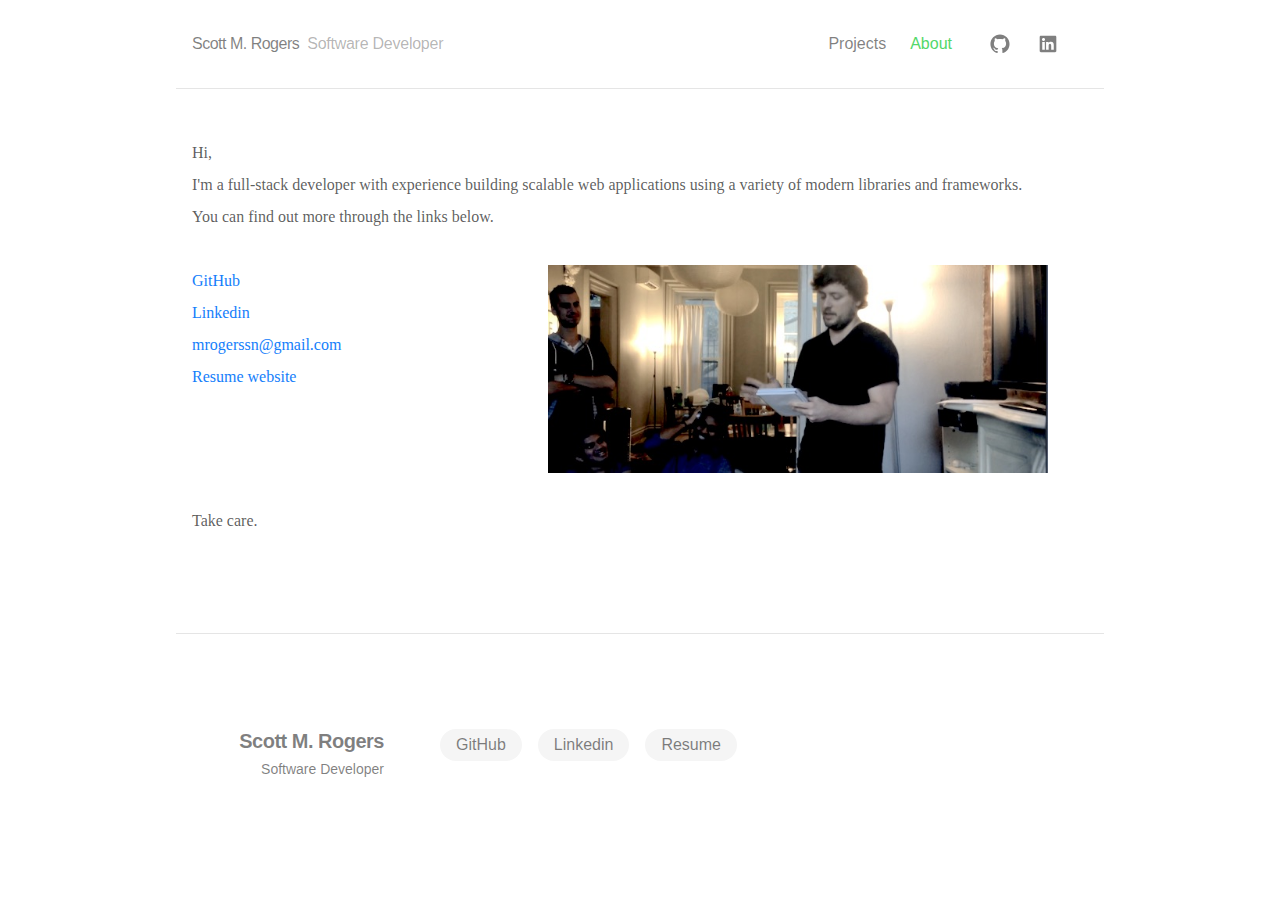
==== commit c1c0882a: "move images to images folder" ====
--- a/index.html
+++ b/index.html
@@ -9,13 +9,13 @@
     <meta name="keywords" content="Scott M. Rogers, Scott Rogers, software developer, full-stack developer, software portfolio">
     <meta name="author" content="Scott M. Rogers">
 
-    <title>Projects &middot; Scott M. Rogers</title>
+    <title>About &middot; Scott M. Rogers</title>
 
     <link rel="stylesheet" href="/stylesheets/site.css">
-    <link rel="canonical" href="http://scottrogers.tech/">
-    <link rel="apple-touch-icon" sizes="180x180" href="/apple-touch-icon.png">
-    <link rel="icon" type="image/png" href="/favicon-32x32.png" sizes="32x32">
-    <link rel="icon" type="image/png" href="/favicon-16x16.png" sizes="16x16">
+    <link rel="canonical" href="http://scottrogers.tech/about">
+    <link rel="apple-touch-icon" sizes="180x180" href="/images/apple-touch-icon.png">
+    <link rel="icon" type="image/png" href="/images/favicon-32x32.png" sizes="32x32">
+    <link rel="icon" type="image/png" href="/images/favicon-16x16.png" sizes="16x16">
   </head>
 
   <body>
@@ -26,8 +26,8 @@
         <nav class="nav">
           <span class="nav-title"><strong>Scott M. Rogers</strong><span>Software Developer</span></span>
           <div class="nav__links">
-            <a class="nav__link nav__link--active" href="/">Projects</a>
-            <a class="nav__link" href="/about">About</a>
+            <a class="nav__link" href="/">Projects</a>
+            <a class="nav__link nav__link--active" href="/about">About</a>
             <a class="nav__icon" href="https://github.com/smichaelrogers/"><svg><use xlink:href="#svg-github"></use></svg></a>
             <a class="nav__icon" href="https://linkedin.com/in/smichaelrogers"><svg><use xlink:href="#svg-linkedin"></use></svg></a>
           </div>
@@ -37,50 +37,30 @@
 
     <section>
       <div class="container">
-        
-        <div class="project" id="play-alpha">
-          <div class="project__content">
-            <div class="project-header"><h1>PlayAlpha</h1><h5>Chess engine API and game client</h5></div>
-            <div class="project-about"><p>Legal moves are accepted by the game client, which requests the next position from the chess engine through a JSON API.</p><p>Engine logs are displayed through a console that can be toggled into view, and game winning positions are saved to Redis along with the engine's resulting win-loss record.</p><p>Written in Ruby and JavaScript, using Sinatra, Redis, and Sass.</p></div>
-            <div class="project-links"><a href="https://github.com/smichaelrogers/play-alpha">View source</a><a href="http://www.playalpha.xyz">Live version</a></div>
+        <div class="about">
+          <p>
+            Hi,
+            <br>
+            I'm a full-stack developer with experience building scalable web applications using a variety of modern libraries and frameworks.
+            <br>
+            You can find out more through the links below.
+            <br>
+
+          </p>
+          <div class="about__section">
+            <div class="about-links">
+              <a href="https://github.com/smichaelrogers">GitHub</a><br>
+              <a href="https://www.linkedin.com/in/smichaelrogers">Linkedin</a><br>
+              <a href="mailto:mrogerssn@gmail.com">mrogerssn@gmail.com</a><br>
+              <a href="http://smr-resume.surge.sh/">Resume website</a><br>
+            </div>
+            <div class="about-image">
+              <div class="image--wide"><img src="/images/scott.jpg"></div>
+            </div>
           </div>
-          <div class="project__image"><div class="image"><img src="/images/play-alpha.png"></div></div>
-        </div>
-
-        <div class="project" id="bounce">
-          <div class="project__content">
-            <div class="project-header"><h1>Bounce</h1><h5>Bouncing ball simulator</h5></div>
-            <div class="project-about"><p>The objective of the game is to get to the top.  As the ball goes up, gravity decreases, platforms get smaller and more spread out, and jumps replenish slower. As time passes, the world moves faster, and reaching the top gets more difficult.</p><p>The momentum, inertia, and gravity of game objects are simulated by functions derived from real-world physics.</p><p>Written in JavaScript.</p></div>
-            <div class="project-links"><a href="https://github.com/smichaelrogers/bounce">View source</a><a href="http://www.scottmichael.net/bounce">Live version</a></div>
-          </div>
-          <div class="project__image"><div class="image"><img src="/images/bounce.gif"></div></div>
-        </div>
-
-        <div class="project" id="alpha">
-          <div class="project__content">
-            <div class="project-header"><h1>Alpha</h1><h5>Minimal chess AI</h5></div>
-            <div class="project-about"><p>Ruby chess engine powered by a minimax algorithm, optimized through alpha-beta pruning and move-history based heuristics.</p><p>Creates a new game session from any FEN position string, evaluates ~30,000 positions/second, and is written in less than 150 lines of code.</p><p>Written in Ruby.</p></div>
-            <div class="project-links"><a href="https://github.com/smichaelrogers/alpha">View source</a></div>
-          </div>
-          <div class="project__image"><div class="image"><img src="/images/alpha.gif"></div></div>
-        </div>
-
-        <div class="project" id="pollrbear">
-          <div class="project__content">
-            <div class="project-header"><h1>Pollrbear</h1><h5>Live polling app</h5></div>
-            <div class="project-about"><p>Allows users to create, view, and participate in live polled events, displaying results with charts and word clouds using HTML5 Canvas.</p><p>Features include a RESTful JSON API, a Backbone.js frontend, and OAuth user authentication.</p><p>Written in Ruby and JavaScript, using Rails, Backbone.js, Sass, and SQL.</p></div>
-            <div class="project-links"><a href="https://github.com/smichaelrogers/pollrbear">View source</a><a href="http://www.pollrbear.com">Live version</a></div>
-          </div>
-          <div class="project__image"><div class="image"><img src="/images/pollrbear.png"></div></div>
-        </div>
-
-        <div class="project" id="tolva">
-          <div class="project__content">
-            <div class="project-header"><h1>Tölva</h1><h5>Search visualization experiment</h5></div>
-            <div class="project-about"><p>Renders visualizations of data collected by its chess engine while a user plays against it. Gathers data from each node of the search tree reflecting position evaluation and search performance.</p><p>Iceland didn't have a word for computer so they mashed up the phrase "prophetess(<span class="italic">völva</span>) of numbers(<span class="italic">tala</span>)" into tölva (<span class="italic">computer</span>).</p><p>Written in Ruby and JavaScript, using Sinatra, Sass, Backbone.js, and D3.js.</p></div>
-            <div class="project-links"><a href="https://github.com/smichaelrogers/tolva">View source</a></div>
-          </div>
-          <div class="project__image"><div class="image"><img src="/images/tolva.png"></div></div>
+          <p>
+            Take care.
+          </p>
         </div>
 
       </div>
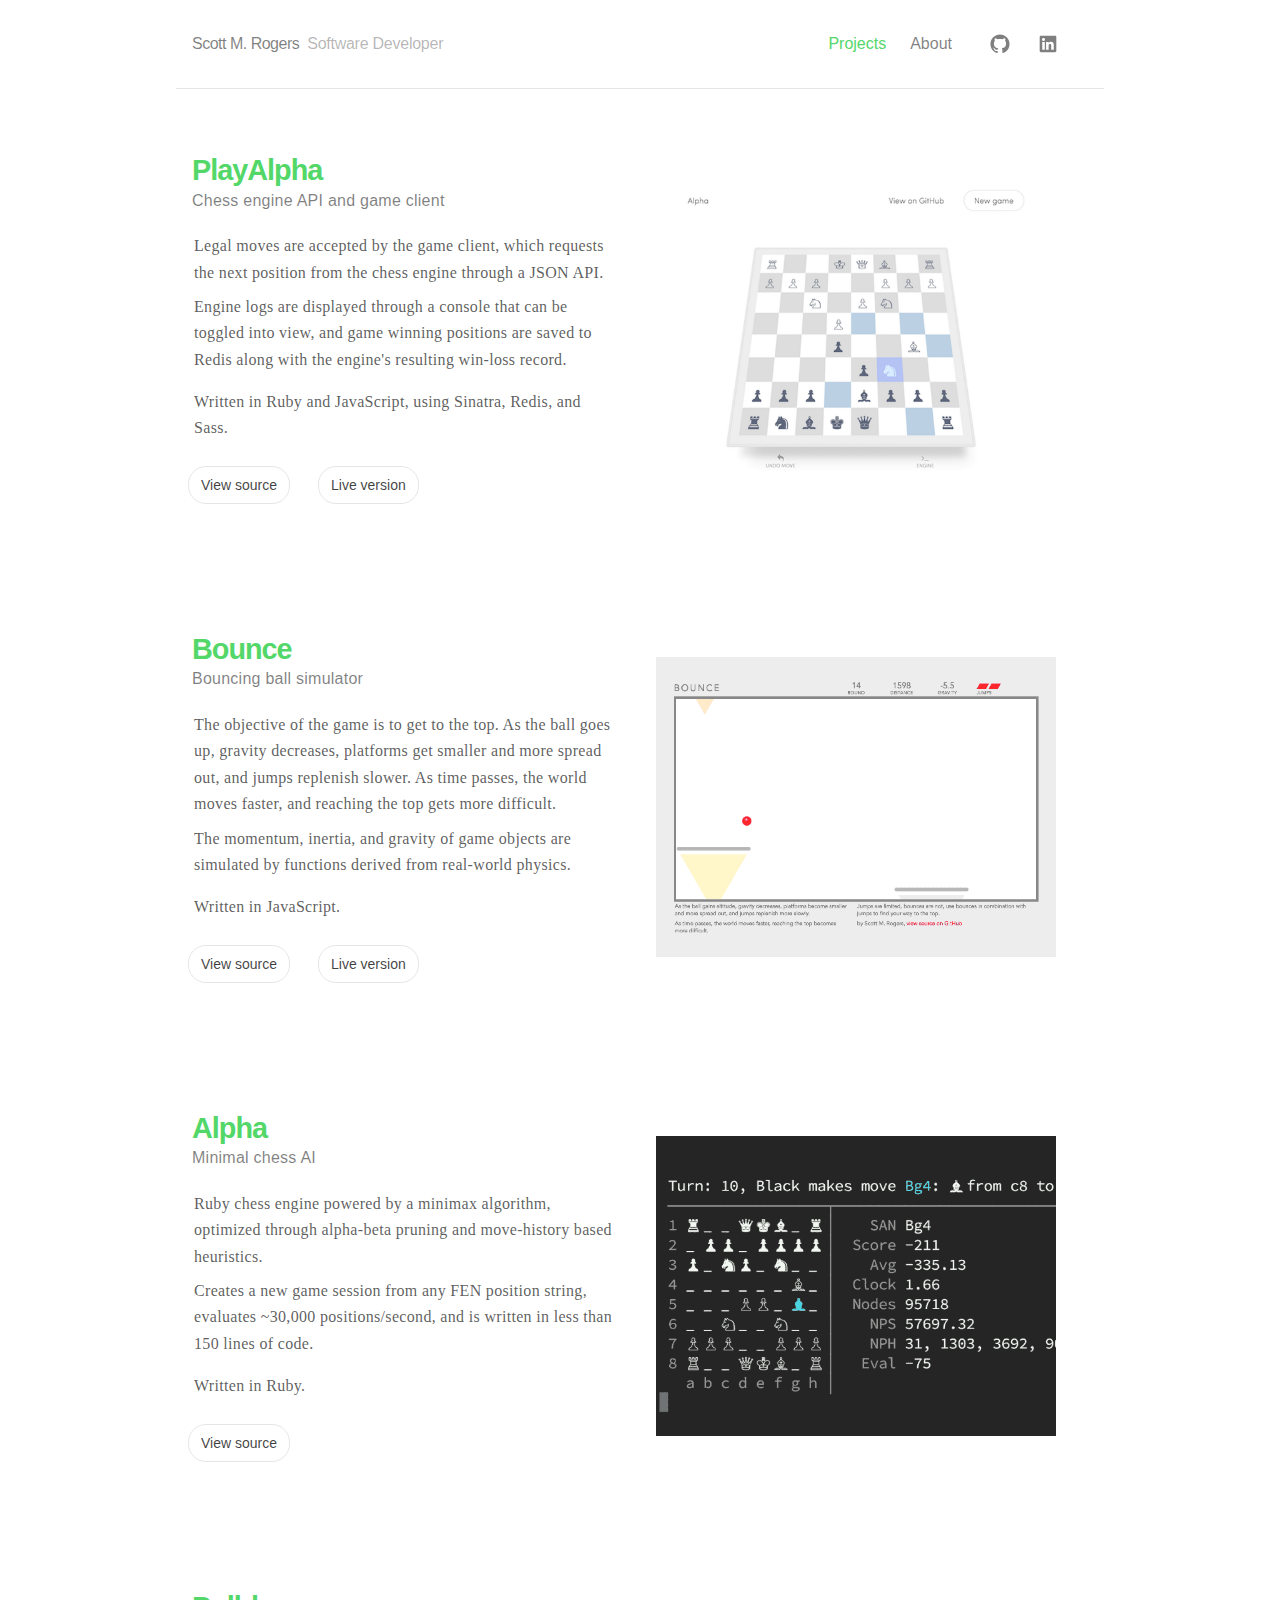
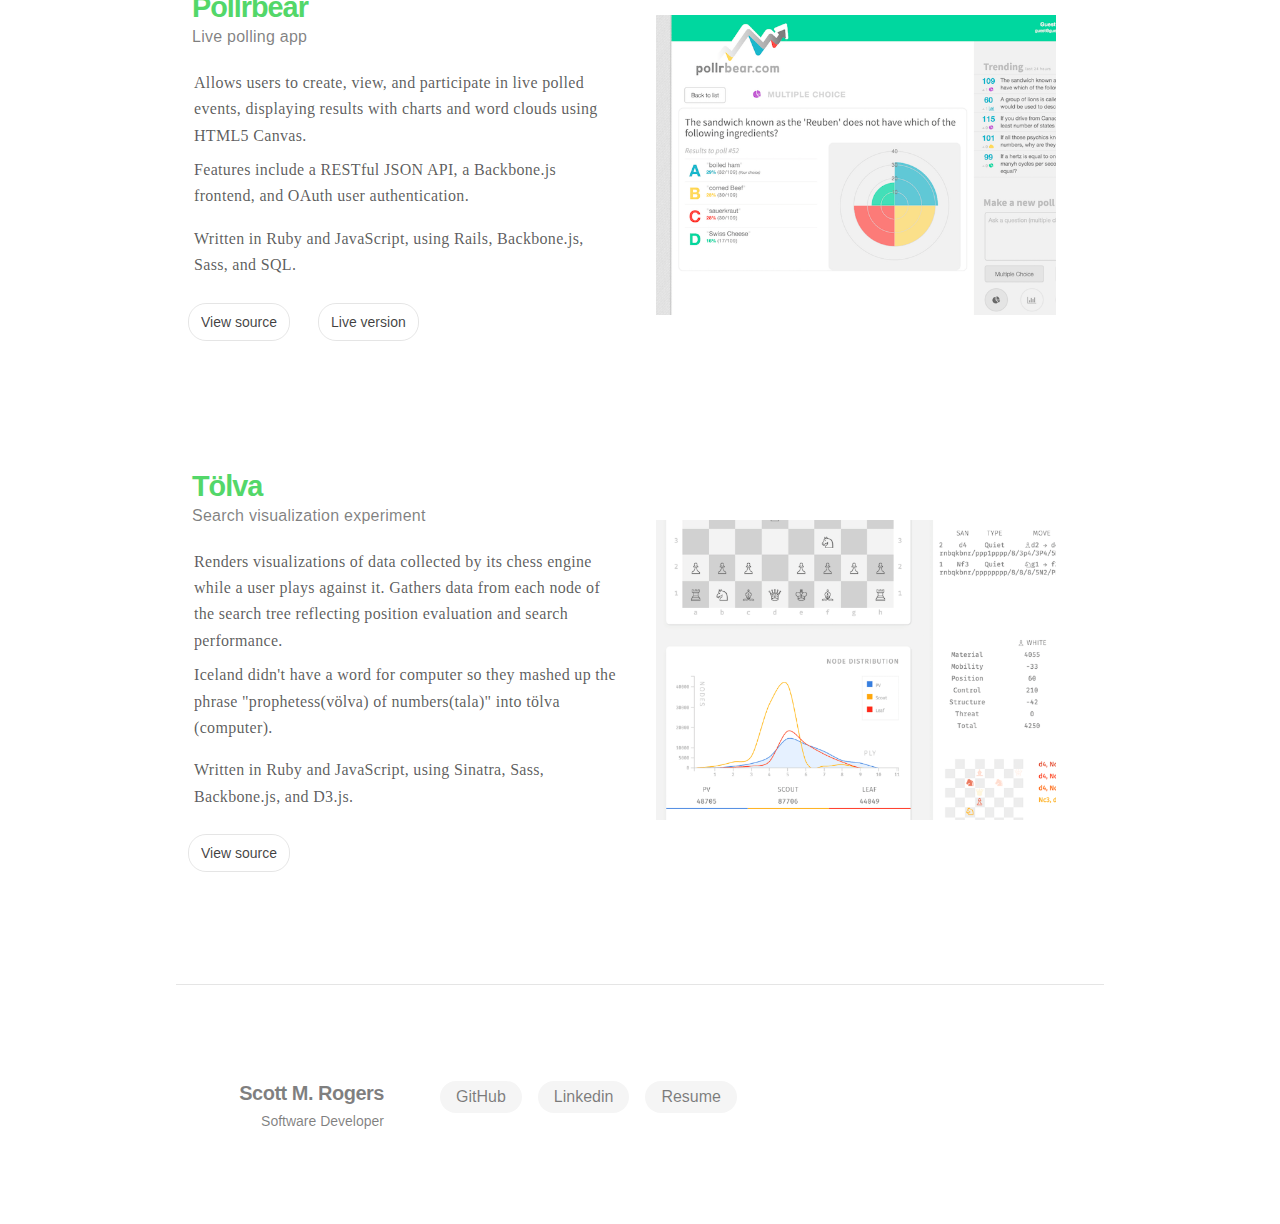
==== commit b6bfd980: "swap index files" ====
--- a/index.html
+++ b/index.html
@@ -9,10 +9,10 @@
     <meta name="keywords" content="Scott M. Rogers, Scott Rogers, software developer, full-stack developer, software portfolio">
     <meta name="author" content="Scott M. Rogers">
 
-    <title>About &middot; Scott M. Rogers</title>
+    <title>Projects &middot; Scott M. Rogers</title>
 
     <link rel="stylesheet" href="/stylesheets/site.css">
-    <link rel="canonical" href="http://scottrogers.tech/about">
+    <link rel="canonical" href="http://scottrogers.tech/">
     <link rel="apple-touch-icon" sizes="180x180" href="/images/apple-touch-icon.png">
     <link rel="icon" type="image/png" href="/images/favicon-32x32.png" sizes="32x32">
     <link rel="icon" type="image/png" href="/images/favicon-16x16.png" sizes="16x16">
@@ -26,8 +26,8 @@
         <nav class="nav">
           <span class="nav-title"><strong>Scott M. Rogers</strong><span>Software Developer</span></span>
           <div class="nav__links">
-            <a class="nav__link" href="/">Projects</a>
-            <a class="nav__link nav__link--active" href="/about">About</a>
+            <a class="nav__link nav__link--active" href="/">Projects</a>
+            <a class="nav__link" href="/about">About</a>
             <a class="nav__icon" href="https://github.com/smichaelrogers/"><svg><use xlink:href="#svg-github"></use></svg></a>
             <a class="nav__icon" href="https://linkedin.com/in/smichaelrogers"><svg><use xlink:href="#svg-linkedin"></use></svg></a>
           </div>
@@ -37,30 +37,50 @@
 
     <section>
       <div class="container">
-        <div class="about">
-          <p>
-            Hi,
-            <br>
-            I'm a full-stack developer with experience building scalable web applications using a variety of modern libraries and frameworks.
-            <br>
-            You can find out more through the links below.
-            <br>
+        
+        <div class="project" id="play-alpha">
+          <div class="project__content">
+            <div class="project-header"><h1>PlayAlpha</h1><h5>Chess engine API and game client</h5></div>
+            <div class="project-about"><p>Legal moves are accepted by the game client, which requests the next position from the chess engine through a JSON API.</p><p>Engine logs are displayed through a console that can be toggled into view, and game winning positions are saved to Redis along with the engine's resulting win-loss record.</p><p>Written in Ruby and JavaScript, using Sinatra, Redis, and Sass.</p></div>
+            <div class="project-links"><a href="https://github.com/smichaelrogers/play-alpha">View source</a><a href="http://www.playalpha.xyz">Live version</a></div>
+          </div>
+          <div class="project__image"><div class="image"><img src="/images/play-alpha.png"></div></div>
+        </div>
 
-          </p>
-          <div class="about__section">
-            <div class="about-links">
-              <a href="https://github.com/smichaelrogers">GitHub</a><br>
-              <a href="https://www.linkedin.com/in/smichaelrogers">Linkedin</a><br>
-              <a href="mailto:mrogerssn@gmail.com">mrogerssn@gmail.com</a><br>
-              <a href="http://smr-resume.surge.sh/">Resume website</a><br>
-            </div>
-            <div class="about-image">
-              <div class="image--wide"><img src="/images/scott.jpg"></div>
-            </div>
+        <div class="project" id="bounce">
+          <div class="project__content">
+            <div class="project-header"><h1>Bounce</h1><h5>Bouncing ball simulator</h5></div>
+            <div class="project-about"><p>The objective of the game is to get to the top.  As the ball goes up, gravity decreases, platforms get smaller and more spread out, and jumps replenish slower. As time passes, the world moves faster, and reaching the top gets more difficult.</p><p>The momentum, inertia, and gravity of game objects are simulated by functions derived from real-world physics.</p><p>Written in JavaScript.</p></div>
+            <div class="project-links"><a href="https://github.com/smichaelrogers/bounce">View source</a><a href="http://www.scottmichael.net/bounce">Live version</a></div>
           </div>
-          <p>
-            Take care.
-          </p>
+          <div class="project__image"><div class="image"><img src="/images/bounce.gif"></div></div>
+        </div>
+
+        <div class="project" id="alpha">
+          <div class="project__content">
+            <div class="project-header"><h1>Alpha</h1><h5>Minimal chess AI</h5></div>
+            <div class="project-about"><p>Ruby chess engine powered by a minimax algorithm, optimized through alpha-beta pruning and move-history based heuristics.</p><p>Creates a new game session from any FEN position string, evaluates ~30,000 positions/second, and is written in less than 150 lines of code.</p><p>Written in Ruby.</p></div>
+            <div class="project-links"><a href="https://github.com/smichaelrogers/alpha">View source</a></div>
+          </div>
+          <div class="project__image"><div class="image"><img src="/images/alpha.gif"></div></div>
+        </div>
+
+        <div class="project" id="pollrbear">
+          <div class="project__content">
+            <div class="project-header"><h1>Pollrbear</h1><h5>Live polling app</h5></div>
+            <div class="project-about"><p>Allows users to create, view, and participate in live polled events, displaying results with charts and word clouds using HTML5 Canvas.</p><p>Features include a RESTful JSON API, a Backbone.js frontend, and OAuth user authentication.</p><p>Written in Ruby and JavaScript, using Rails, Backbone.js, Sass, and SQL.</p></div>
+            <div class="project-links"><a href="https://github.com/smichaelrogers/pollrbear">View source</a><a href="http://www.pollrbear.com">Live version</a></div>
+          </div>
+          <div class="project__image"><div class="image"><img src="/images/pollrbear.png"></div></div>
+        </div>
+
+        <div class="project" id="tolva">
+          <div class="project__content">
+            <div class="project-header"><h1>Tölva</h1><h5>Search visualization experiment</h5></div>
+            <div class="project-about"><p>Renders visualizations of data collected by its chess engine while a user plays against it. Gathers data from each node of the search tree reflecting position evaluation and search performance.</p><p>Iceland didn't have a word for computer so they mashed up the phrase "prophetess(<span class="italic">völva</span>) of numbers(<span class="italic">tala</span>)" into tölva (<span class="italic">computer</span>).</p><p>Written in Ruby and JavaScript, using Sinatra, Sass, Backbone.js, and D3.js.</p></div>
+            <div class="project-links"><a href="https://github.com/smichaelrogers/tolva">View source</a></div>
+          </div>
+          <div class="project__image"><div class="image"><img src="/images/tolva.png"></div></div>
         </div>
 
       </div>
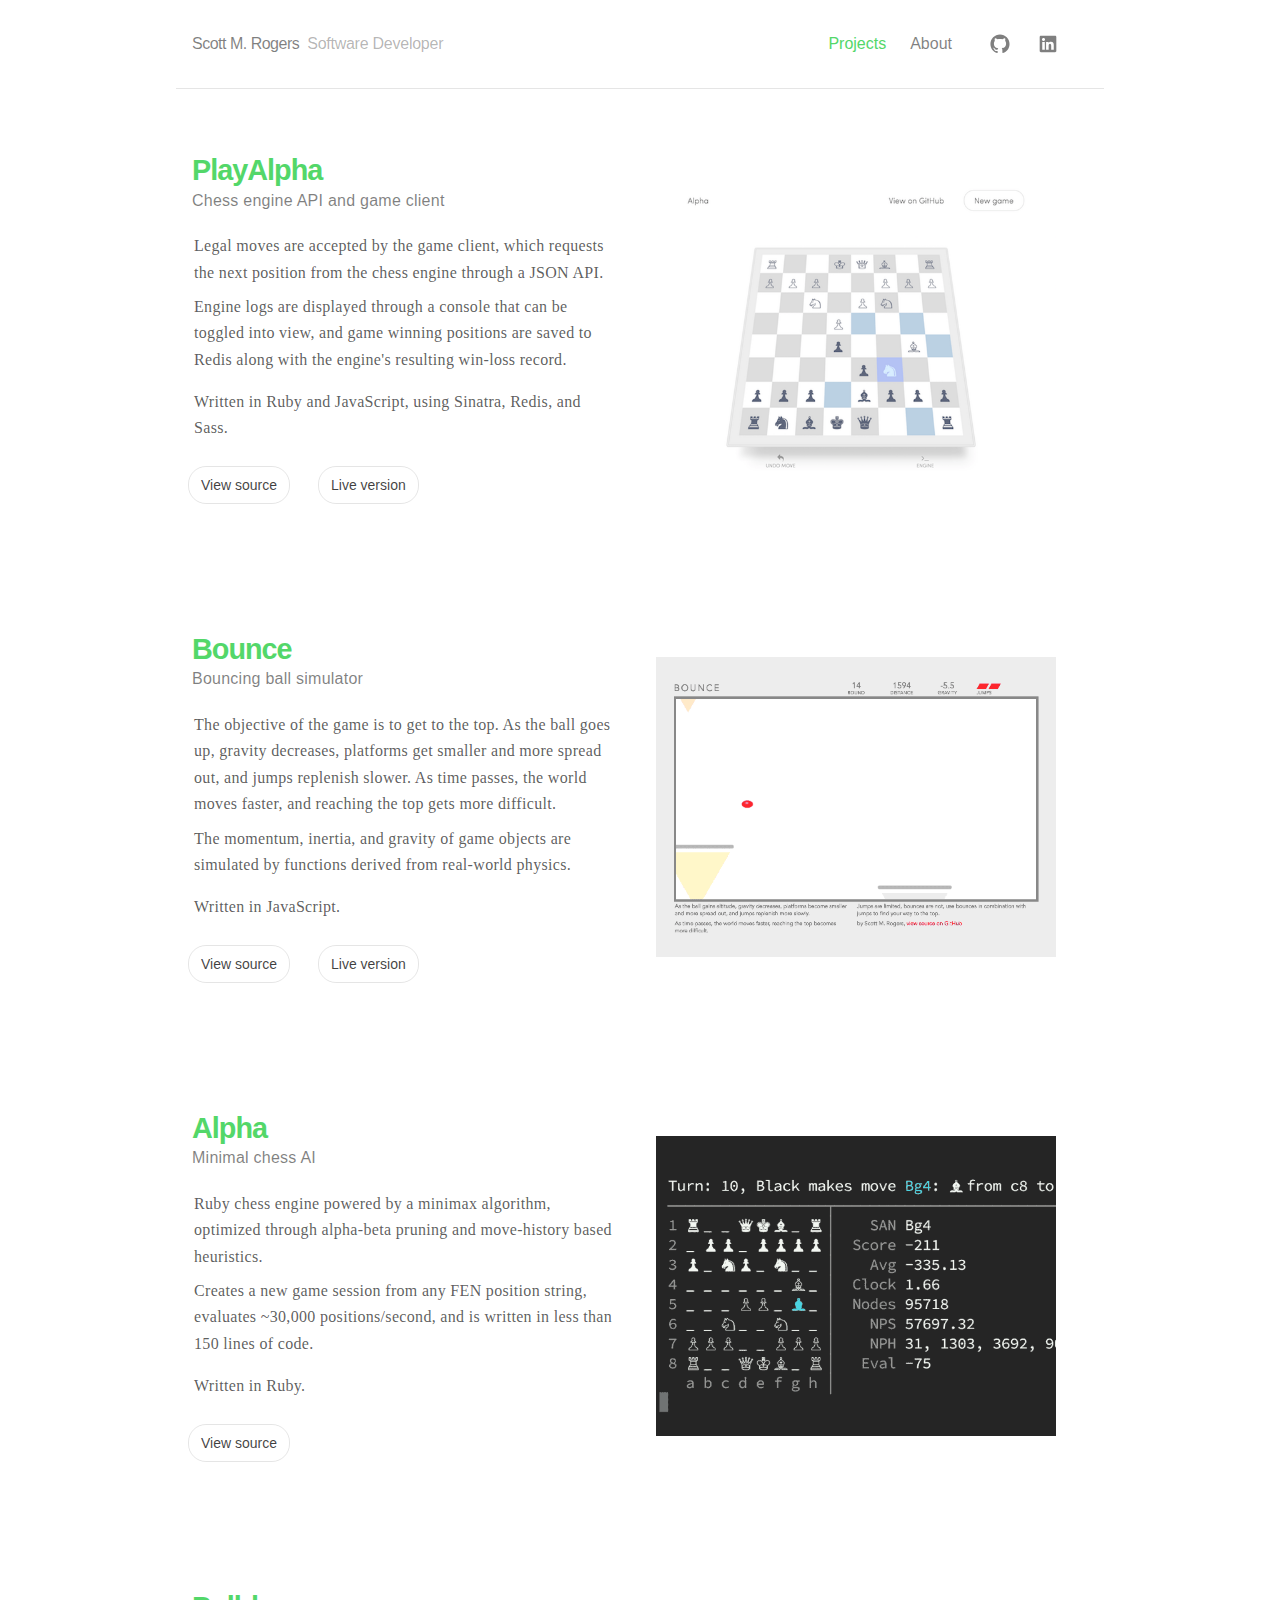
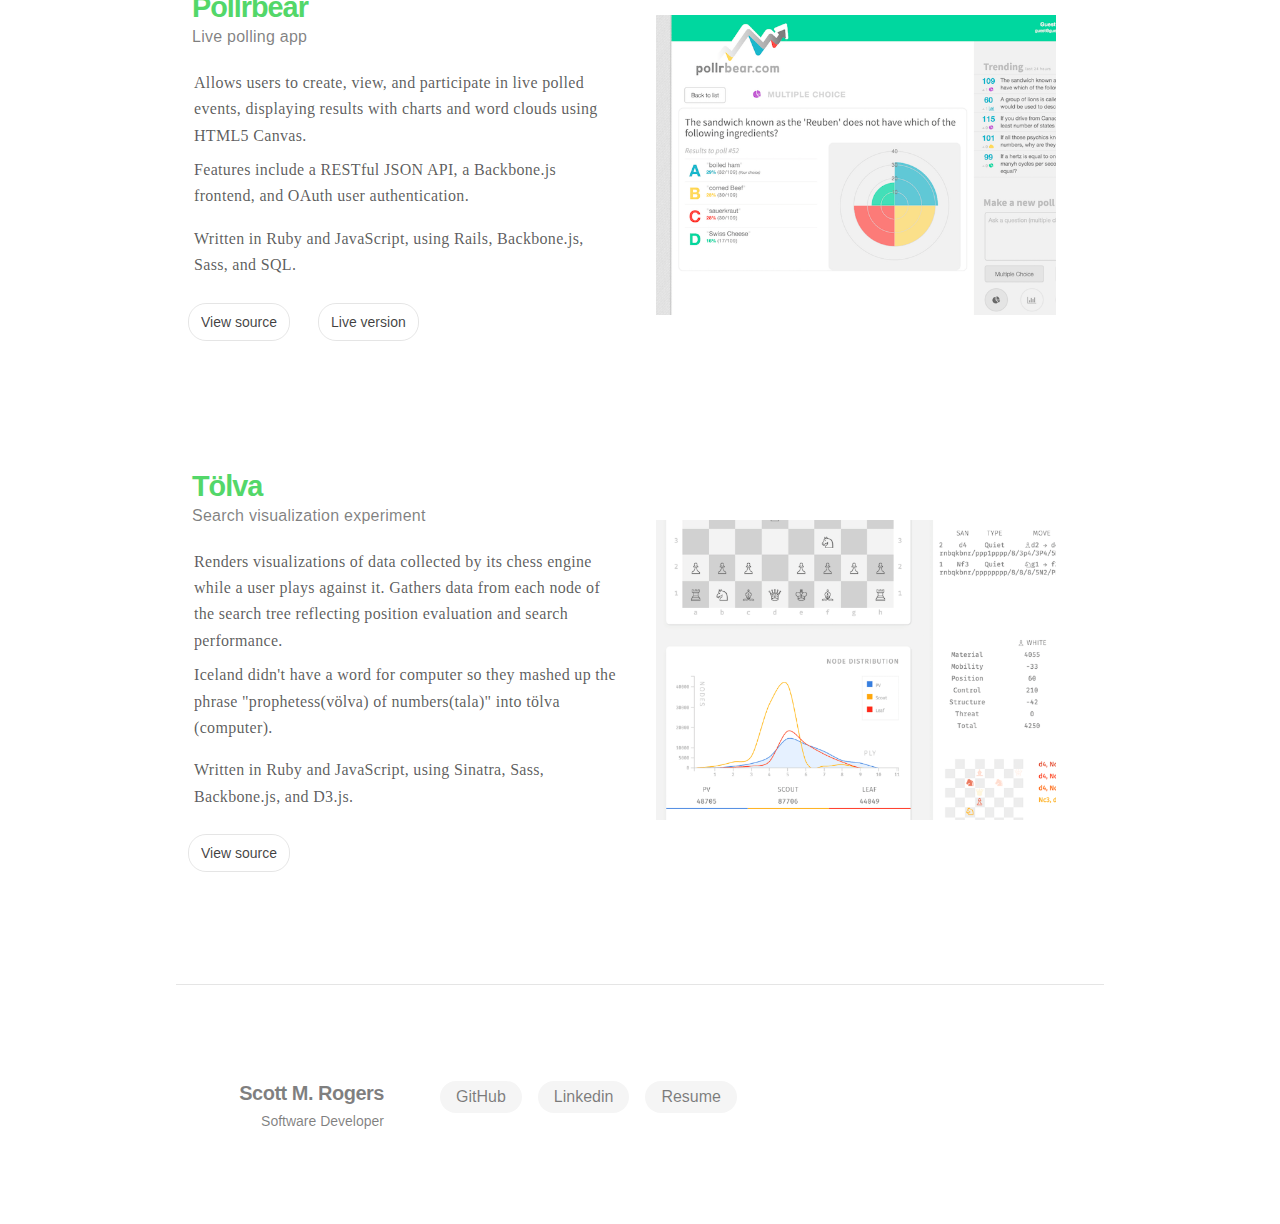
==== commit 8f3b6e51: "Update index.html" ====
--- a/index.html
+++ b/index.html
@@ -51,7 +51,7 @@
           <div class="project__content">
             <div class="project-header"><h1>Bounce</h1><h5>Bouncing ball simulator</h5></div>
             <div class="project-about"><p>The objective of the game is to get to the top.  As the ball goes up, gravity decreases, platforms get smaller and more spread out, and jumps replenish slower. As time passes, the world moves faster, and reaching the top gets more difficult.</p><p>The momentum, inertia, and gravity of game objects are simulated by functions derived from real-world physics.</p><p>Written in JavaScript.</p></div>
-            <div class="project-links"><a href="https://github.com/smichaelrogers/bounce">View source</a><a href="http://www.scottmichael.net/bounce">Live version</a></div>
+            <div class="project-links"><a href="https://github.com/smichaelrogers/bounce">View source</a><a href="https://smichaelrogers.github.io/bounce">Live version</a></div>
           </div>
           <div class="project__image"><div class="image"><img src="/images/bounce.gif"></div></div>
         </div>
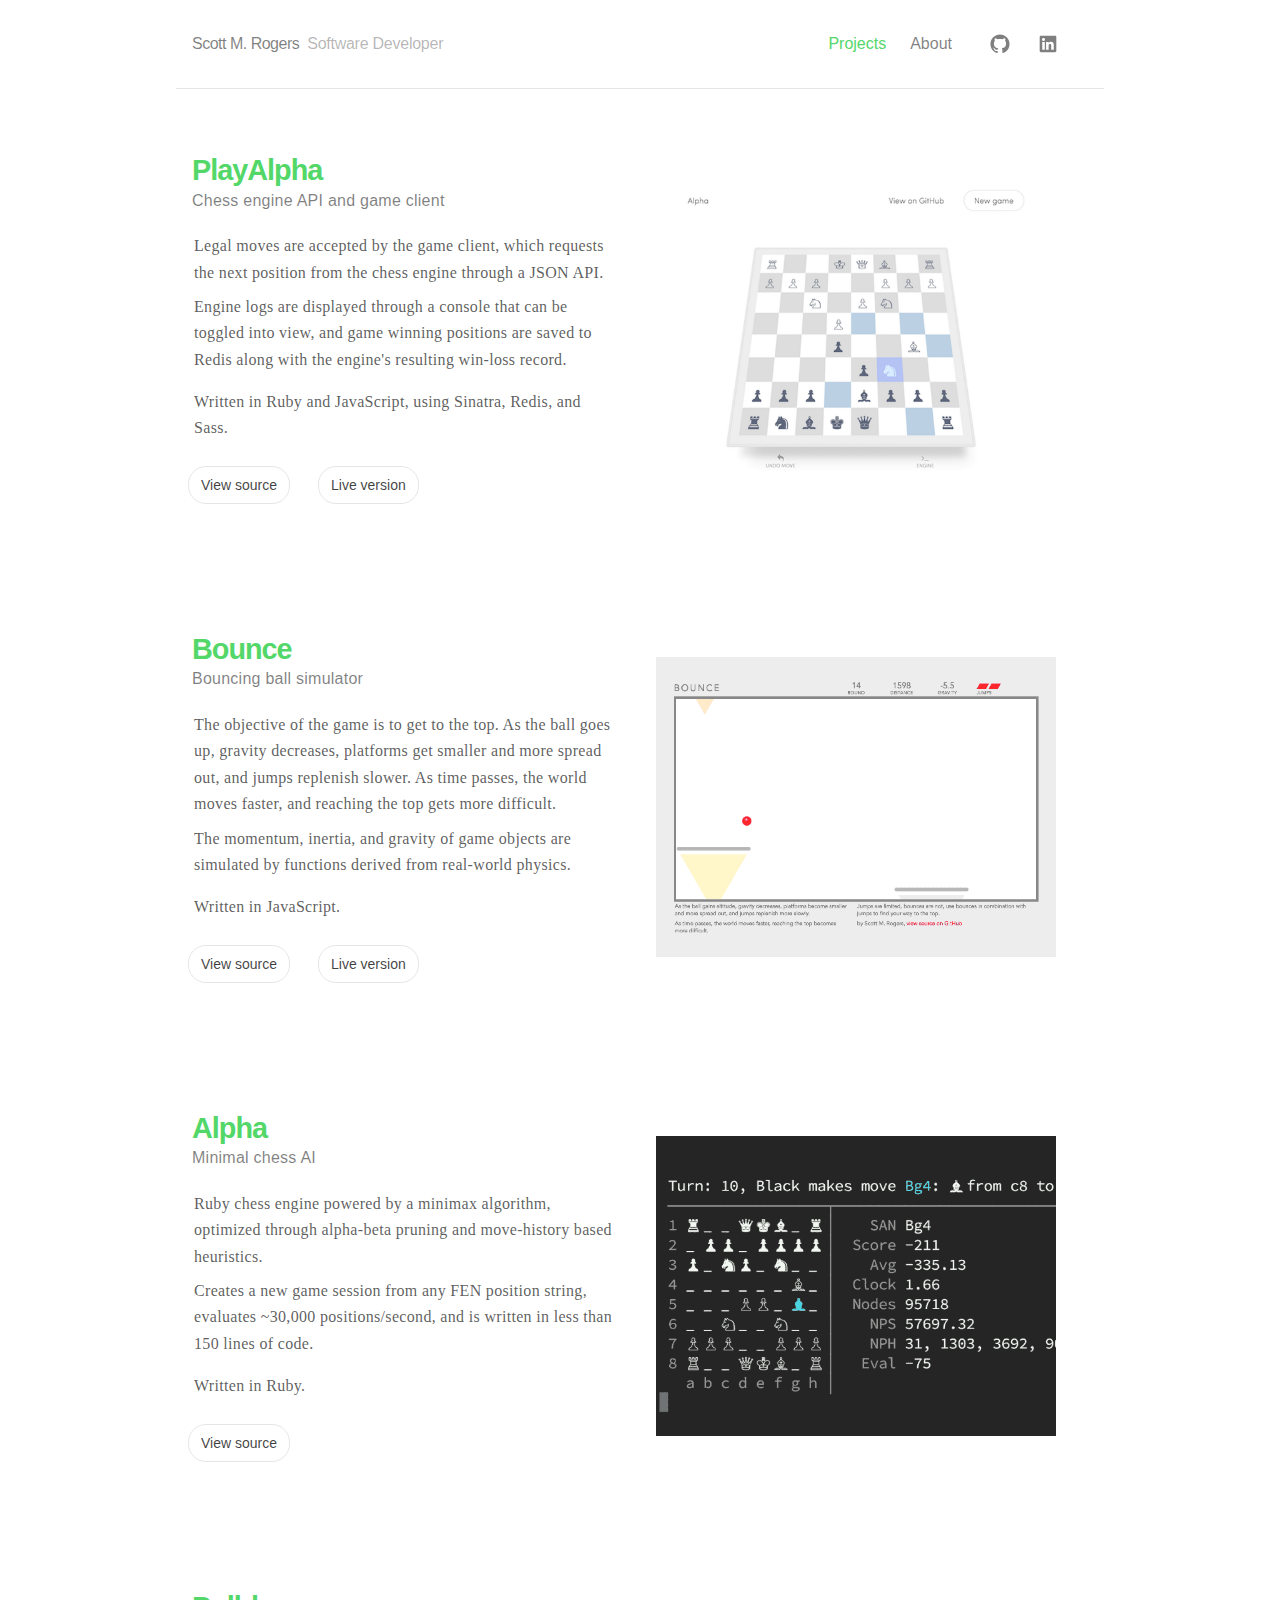
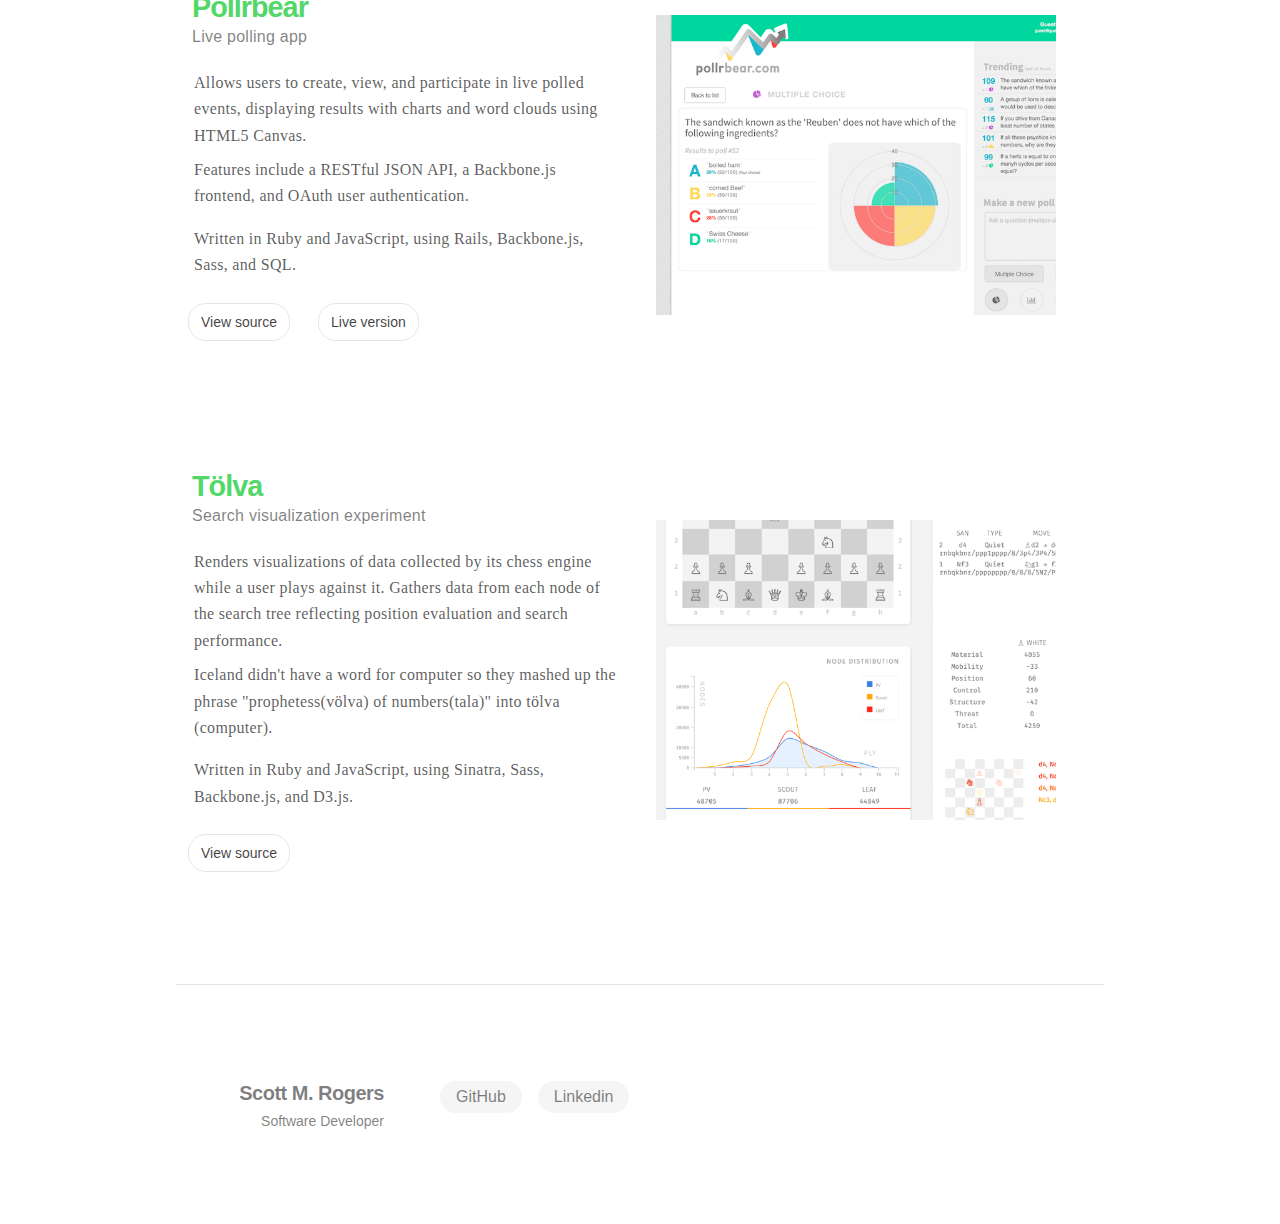
==== commit 821a6d84: "Update index.html" ====
--- a/index.html
+++ b/index.html
@@ -37,7 +37,7 @@
 
     <section>
       <div class="container">
-        
+
         <div class="project" id="play-alpha">
           <div class="project__content">
             <div class="project-header"><h1>PlayAlpha</h1><h5>Chess engine API and game client</h5></div>
@@ -69,7 +69,7 @@
           <div class="project__content">
             <div class="project-header"><h1>Pollrbear</h1><h5>Live polling app</h5></div>
             <div class="project-about"><p>Allows users to create, view, and participate in live polled events, displaying results with charts and word clouds using HTML5 Canvas.</p><p>Features include a RESTful JSON API, a Backbone.js frontend, and OAuth user authentication.</p><p>Written in Ruby and JavaScript, using Rails, Backbone.js, Sass, and SQL.</p></div>
-            <div class="project-links"><a href="https://github.com/smichaelrogers/pollrbear">View source</a><a href="http://www.pollrbear.com">Live version</a></div>
+            <div class="project-links"><a href="https://github.com/smichaelrogers/pollrbear">View source</a><a href="https://pollrbear.herokuapp.com/">Live version</a></div>
           </div>
           <div class="project__image"><div class="image"><img src="/images/pollrbear.png"></div></div>
         </div>
@@ -95,7 +95,6 @@
           <div class="footer__links">
             <a href="https://github.com/smichaelrogers/">GitHub</a>
             <a href="https://linkedin.com/in/smichaelrogers">Linkedin</a>
-            <a href="http://smr-resume.surge.sh/">Resume</a>
           </div>
         </div>
       </div>
